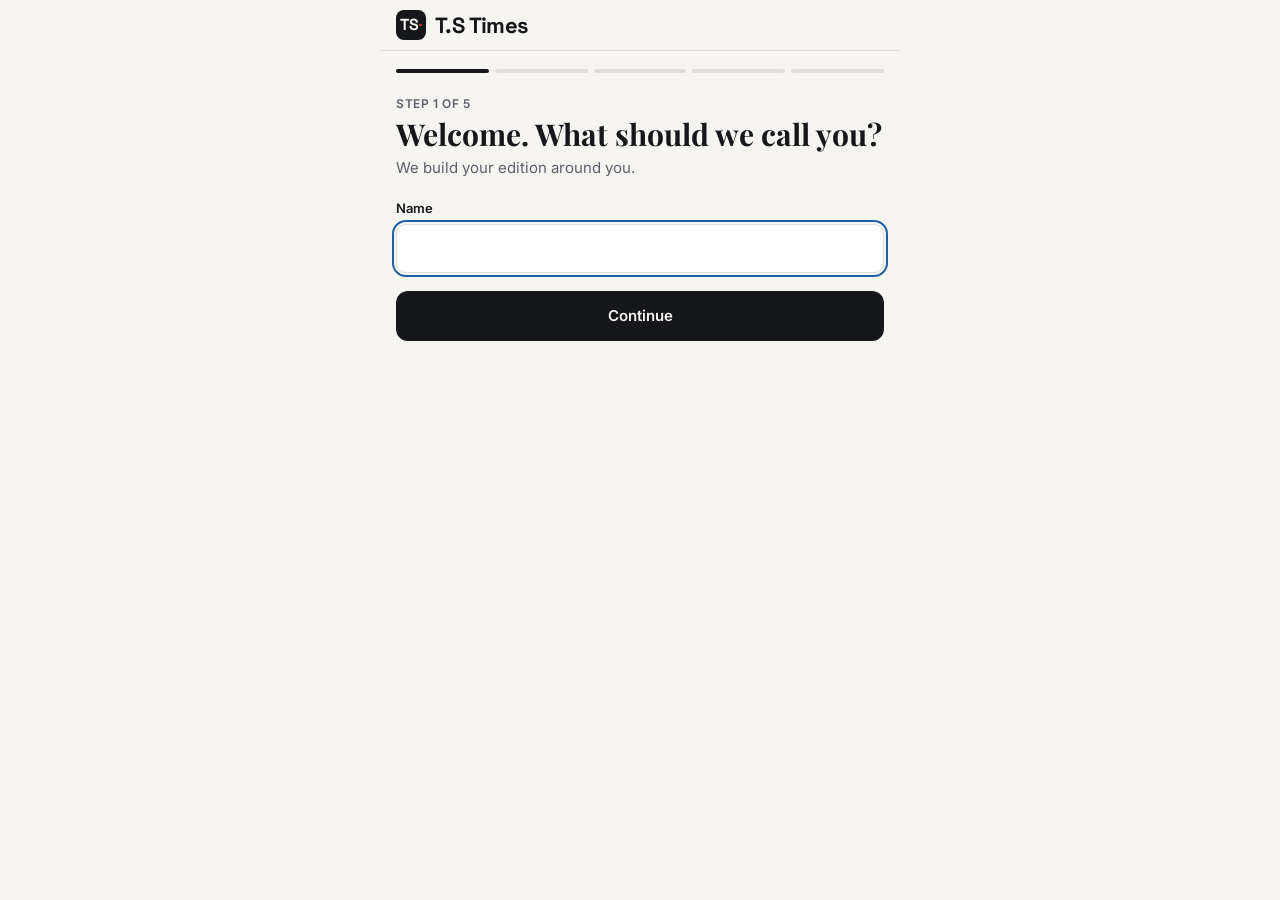
==== index.html @ ab6bedbc "Add files via upload" ====
<!doctype html><html lang="en"><head><meta charset="utf-8"><meta name="viewport" content="width=device-width,initial-scale=1,viewport-fit=cover"><title>T.S Times</title>

<link rel="preconnect" href="https://fonts.googleapis.com">
<link rel="stylesheet" href="https://fonts.googleapis.com/css2?family=Playfair+Display:wght@700;900&family=Source+Serif+4:ital,wght@0,400;0,600;1,400&family=Inter:wght@400;500;600&family=Space+Grotesk:wght@700&display=swap">
<style>
/* Layout: phone-first shell. Sign-up is a one-question-per-screen wizard; after it, a bottom-tab app. Cards are full-height snap cards with illustrated artwork, ending on a "caught up" card. */
:root{
  --bg:#F5F4F0; --surface:#FFFFFF; --ink:#15171B; --muted:#5B606A; --line:#DEDCD5; --soft:#ECEAE4;
  --biz:#1E7F5C; --sport:#1F5FA8; --ent:#B5365F; --tech:#5B4BB5; --life:#97660F; --pol:#3B4A5A; --edu:#0F7C8A; --sci:#5A7D1F; --red:#C8372D;
  --ok:#17663F; --warn:#8A5A00; --bad:#A22A2A; --okbg:#DDF0E5; --warnbg:#F8EBCB; --badbg:#F6DCDC; --focus:#1F5FA8;
  --f-head:'Playfair Display',Georgia,serif; --f-body:'Source Serif 4',Georgia,serif; --f-ui:'Inter',system-ui,sans-serif; --f-logo:'Space Grotesk',system-ui,sans-serif;
}
@media (prefers-color-scheme:dark){:root:not([data-theme="light"]){
  --bg:#0E1013; --surface:#181B20; --ink:#F1F0EC; --muted:#A3A8B1; --line:#2B2F36; --soft:#20242A;
  --ok:#7FD6A5; --warn:#F0C569; --bad:#F29B9B; --okbg:#173525; --warnbg:#3A2E10; --badbg:#3E1B1B; --focus:#7DB1F0; color-scheme:dark}}
:root[data-theme="dark"]{
  --bg:#0E1013; --surface:#181B20; --ink:#F1F0EC; --muted:#A3A8B1; --line:#2B2F36; --soft:#20242A;
  --ok:#7FD6A5; --warn:#F0C569; --bad:#F29B9B; --okbg:#173525; --warnbg:#3A2E10; --badbg:#3E1B1B; --focus:#7DB1F0; color-scheme:dark}
*{box-sizing:border-box}
html,body{height:100%}
body{margin:0;background:var(--bg);color:var(--ink);font-family:var(--f-ui);font-size:15px;line-height:1.45}
button,input,select,textarea{font:inherit;color:inherit}
:focus-visible{outline:2px solid var(--focus);outline-offset:2px}
#app{height:100%;max-width:520px;margin:0 auto;display:flex;flex-direction:column;background:var(--bg)}
.top{display:flex;align-items:center;justify-content:space-between;gap:12px;padding-block:10px;padding-left:max(16px,env(safe-area-inset-left,0px));padding-right:max(16px,env(safe-area-inset-right,0px));border-bottom:1px solid var(--line)}
.logo{display:flex;align-items:center;gap:9px;font-family:var(--f-logo);font-weight:700;font-size:22px;line-height:1;letter-spacing:-.6px}
.tile{width:30px;height:30px;border-radius:8px;background:var(--ink);color:var(--bg);display:flex;align-items:center;justify-content:center;font-size:16px;letter-spacing:-.8px}
.tile i{display:inline-block;width:.16em;height:.16em;border-radius:50%;background:var(--red);margin-left:.08em}
.soon{font-size:11px;font-weight:600;color:var(--warn);background:var(--warnbg);border-radius:99px;padding:2px 7px}
.ch[aria-pressed="true"] .soon{background:transparent;color:inherit;opacity:.8}
.pos{font-size:12px;color:var(--muted);font-variant-numeric:tabular-nums}
main{flex:1;min-height:0;position:relative}
.view{position:absolute;inset:0;overflow-y:auto}
.pad{padding-block:18px 28px;padding-left:max(16px,env(safe-area-inset-left,0px));padding-right:max(16px,env(safe-area-inset-right,0px))}
nav{display:grid;grid-template-columns:repeat(3,1fr);border-top:1px solid var(--line);background:var(--surface);padding-bottom:env(safe-area-inset-bottom,0px)}
nav[hidden]{display:none}
nav button{background:none;border:0;padding:10px 4px 9px;display:flex;flex-direction:column;align-items:center;gap:3px;font-size:12px;color:var(--muted);cursor:pointer;font-weight:500}
nav button svg{width:22px;height:22px}
nav button[aria-selected="true"]{color:var(--ink)}
nav button[aria-selected="true"] span{border-bottom:2px solid var(--ink)}
/* cards */
.deck{scroll-snap-type:y proximity}
.card{min-height:100%;scroll-snap-align:start;padding-block:14px 18px;padding-left:max(16px,env(safe-area-inset-left,0px));padding-right:max(16px,env(safe-area-inset-right,0px));display:flex}
.cardin{background:var(--surface);border:1px solid var(--line);border-radius:16px;overflow:hidden;display:flex;flex-direction:column;width:100%}
.art{height:200px;position:relative;flex:none;color:#fff;background:linear-gradient(150deg,var(--c),color-mix(in srgb,var(--c) 55%,#000))}
.art svg.bg{position:absolute;inset:0;width:100%;height:100%}
.art img{position:absolute;inset:0;width:100%;height:100%;object-fit:cover}
.art::after{content:"";position:absolute;inset:0;background:linear-gradient(to top,rgba(0,0,0,.62),rgba(0,0,0,0) 62%)}
.tagrow{position:absolute;z-index:1;left:14px;bottom:12px;right:14px;display:flex;align-items:center;gap:8px;font-size:11px;font-weight:600;letter-spacing:.9px;text-transform:uppercase}
.tagrow svg{width:18px;height:18px;flex:none}
.credit{position:absolute;z-index:1;right:10px;top:8px;font-size:10px;opacity:.8}
.cbody{padding:16px 16px 18px;display:flex;flex-direction:column;gap:12px;flex:1}
.cbody h2{font-family:var(--f-head);font-weight:900;font-size:25px;line-height:1.12;margin:0;text-wrap:balance}
.cbody .sub{font-style:italic;color:var(--muted);font-family:var(--f-body);margin:-4px 0 0}
.cbody p{font-family:var(--f-body);font-size:17px;line-height:1.5;margin:0}
.full p{margin:0 0 10px}
.meta{display:flex;flex-wrap:wrap;align-items:center;gap:8px;font-size:12px;color:var(--muted)}
.chip{display:inline-flex;align-items:center;gap:5px;padding:3px 9px;border-radius:99px;font-weight:600;font-size:11.5px}
.chip.multi{background:var(--okbg);color:var(--ok)}.chip.single{background:var(--warnbg);color:var(--warn)}.chip.data{background:var(--soft);color:var(--muted)}
.why{border-left:3px solid var(--c);background:var(--soft);padding:9px 12px;border-radius:0 8px 8px 0;font-family:var(--f-body);font-style:italic;font-size:15.5px}
.why b{display:block;font-family:var(--f-ui);font-style:normal;font-size:10.5px;letter-spacing:.9px;text-transform:uppercase;color:var(--muted);margin-bottom:2px}
.more{margin-top:auto;background:none;border:1px solid var(--line);border-radius:10px;padding:11px 14px;font-weight:600;cursor:pointer;display:flex;justify-content:space-between;align-items:center}
.more:hover{background:var(--soft)}
.edu{font-size:12px;color:var(--muted)}
.end{align-items:center;text-align:center}
.end .cardin{padding:36px 24px;align-items:center;gap:14px}
.end h2{font-family:var(--f-head);font-size:28px;margin:0}
.end p{color:var(--muted);margin:0;max-width:34ch}
.tick{width:54px;height:54px;border-radius:50%;background:var(--okbg);color:var(--ok);display:grid;place-items:center}
.meta a{color:inherit;text-decoration:underline}
.sug{margin-left:auto;font-size:11px;font-weight:600;background:rgba(255,255,255,.22);border-radius:99px;padding:2px 8px}
.quiet{font-size:13px;background:var(--soft);padding:10px 12px;border-radius:10px;width:100%;text-align:left}
/* wizard + forms */
h1{font-family:var(--f-head);font-size:30px;line-height:1.1;margin:0 0 6px;text-wrap:balance}
.lede{color:var(--muted);margin:0 0 20px;max-width:46ch}
.prog{display:flex;gap:6px;margin-bottom:22px}
.prog i{flex:1;height:4px;border-radius:4px;background:var(--line)}
.prog i.on{background:var(--ink)}
.stepno{font-size:12px;color:var(--muted);margin-bottom:6px;font-weight:600;letter-spacing:.6px;text-transform:uppercase}
.fld{display:flex;flex-direction:column;gap:6px;margin-bottom:18px}
label,.lab{font-weight:600;font-size:13px}
.hint{font-size:12.5px;color:var(--muted);font-weight:400}
input[type=text],input[type=number],input[type=email],textarea{background:var(--surface);border:1px solid var(--line);border-radius:10px;padding:12px;width:100%;font-size:16px}
textarea{min-height:64px;resize:vertical}
.chips{display:flex;flex-wrap:wrap;gap:8px}
.ch{border:1px solid var(--line);background:var(--surface);border-radius:99px;padding:8px 14px;cursor:pointer;font-weight:500;display:inline-flex;align-items:center;gap:7px}
.ch[aria-pressed="true"]{background:var(--ink);color:var(--bg);border-color:var(--ink)}
.seg{display:grid;grid-template-columns:1fr 1fr;gap:8px}
.seg .ch{justify-content:center;border-radius:10px}
.btn{background:var(--ink);color:var(--bg);border:0;border-radius:12px;padding:14px 18px;font-weight:600;width:100%;cursor:pointer}
.btn.ghost{background:none;color:var(--ink);border:1px solid var(--line)}
.btn.danger{background:none;color:var(--bad);border:1px solid var(--line)}
.nav2{display:grid;grid-template-columns:1fr 2fr;gap:10px;margin-top:8px}
.nav2.one{grid-template-columns:1fr}
.note{font-size:13px;padding:10px 12px;border-radius:10px;background:var(--warnbg);color:var(--warn);margin-bottom:16px}
.note.good{background:var(--okbg);color:var(--ok)}.note.bad{background:var(--badbg);color:var(--bad)}
.chk{display:flex;gap:10px;align-items:flex-start;margin-bottom:14px;font-size:14px;font-weight:400}
.chk input{width:20px;height:20px;margin-top:1px;flex:none;accent-color:var(--ink)}
.head{border:1px solid var(--line);border-radius:14px;background:var(--surface);margin-bottom:10px;overflow:hidden}
.head summary{list-style:none;cursor:pointer;display:flex;align-items:center;gap:10px;padding:13px 14px;font-weight:600}
.head summary::-webkit-details-marker{display:none}
.head .dot{width:12px;height:12px;border-radius:4px;background:var(--c);flex:none}
.head .cnt{margin-left:auto;font-size:12px;color:var(--muted);font-weight:500}
.head .chev{transition:transform .15s}
.head[open] .chev{transform:rotate(180deg)}
.head .chips{padding:0 14px 14px}
.head .civ{padding:0 14px 12px;font-size:12px;color:var(--muted)}
.sum{background:var(--surface);border:1px solid var(--line);border-radius:12px;padding:14px;margin-bottom:14px;font-size:14px}
.sum div+div{margin-top:6px}
.pg{display:grid;grid-template-columns:44px 1fr;gap:12px;padding:12px 0;border-top:1px solid var(--line)}
.pg i{font-style:normal;font-family:var(--f-head);font-weight:900;font-size:22px;color:var(--muted)}
.pg b{display:block}
@media (prefers-reduced-motion:reduce){*{scroll-behavior:auto!important;transition:none!important}}
</style></head><body>

<div id="app">
  <header class="top"><div class="logo"><span class="tile" aria-hidden="true">TS<i></i></span><span>T.S Times</span></div><div class="pos" id="pos" aria-live="polite"></div></header>
  <main>
    <section class="view deck" id="v-cards" aria-label="Cards" hidden></section>
    <section class="view" id="v-paper" aria-label="Paper" hidden></section>
    <section class="view" id="v-profile" aria-label="Profile"></section>
  </main>
  <nav role="tablist" aria-label="Sections" id="nav" hidden>
    <button role="tab" id="t-cards" aria-selected="true" data-v="cards"><svg viewBox="0 0 24 24" fill="none" stroke="currentColor" stroke-width="1.8" stroke-linecap="round" stroke-linejoin="round"><rect x="5" y="3" width="14" height="18" rx="3"/><path d="M9 8h6M9 12h6"/></svg><span>Cards</span></button>
    <button role="tab" id="t-paper" aria-selected="false" data-v="paper"><svg viewBox="0 0 24 24" fill="none" stroke="currentColor" stroke-width="1.8" stroke-linecap="round" stroke-linejoin="round"><path d="M5 4h11l3 3v13H5z"/><path d="M8 9h8M8 13h8M8 17h5"/></svg><span>Paper</span></button>
    <button role="tab" id="t-profile" aria-selected="false" data-v="profile"><svg viewBox="0 0 24 24" fill="none" stroke="currentColor" stroke-width="1.8" stroke-linecap="round" stroke-linejoin="round"><circle cx="12" cy="8" r="4"/><path d="M4 21c1-4 4-6 8-6s7 2 8 6"/></svg><span>Profile</span></button>
  </nav>
</div>

<script>
let STORIES=[
 {
  "id": "s1",
  "topic": "stocks",
  "kicker": "Stocks · Markets",
  "headline": "Sensex jumps about 1,100 points, Nifty tops 25,300 as markets reopen",
  "sub": "All 30 Sensex stocks opened higher after the Diwali break; Monday’s close was 81,106.65",
  "card": "Business Standard’s live blog reported the Sensex up about 1,100 points and the Nifty above 25,300 in morning trade on Wednesday, with market capitalisation higher by ₹4.01 trillion. Zeebiz said all 30 Sensex stocks opened in the green. These are intraday figures, not the close. GIFT Nifty had pointed to a strong start.",
  "full": [
   "Business Standard’s live blog reported the Sensex up about 1,100 points and the Nifty above 25,300 in morning trade on Wednesday, with market capitalisation higher by ₹4.01 trillion. Zeebiz said all 30 Sensex stocks opened in the green. These are intraday figures, not the close.",
   "GIFT Nifty had pointed to a strong start. On Tuesday it was up about 1.2% as Brent crude slipped below $100 a barrel on hopes of US–Iran talks, the Assam Tribune reported (single source for the cause).",
   "On Monday the Sensex had risen 107.25 points (0.13%) to 81,106.65 and the Nifty 50 by 58.25 points to 25,044.65, both the highest closes since 27 February, HDFC Sky reported. Religare’s Ajit Mishra had flagged 25,200–25,600 as the next zone."
  ],
  "source": "Business Standard and Zeebiz (11 Nov 2026, live); Assam Tribune (10 Nov); HDFC Sky (9 Nov)",
  "label": "multi",
  "why": "A gap-up of about 1.4% after a holiday shows how quickly crude and geopolitics move Indian shares."
 },
 {
  "id": "s2",
  "topic": "stocks",
  "kicker": "Stocks · Flows",
  "headline": "Foreign investors return, buying ₹38,971 crore in November",
  "sub": "Ends a two-month selling streak",
  "card": "Foreign institutional investors bought ₹13,749.82 crore of Indian shares on 6 November (provisional) and have put in ₹38,971 crore so far this month, according to NSDL data cited by Upstox. HDFC Sky says foreign buying of over $4.1 billion is the strongest monthly inflow since September 2024.",
  "full": [
   "Foreign institutional investors bought ₹13,749.82 crore of Indian shares on 6 November (provisional) and have put in ₹38,971 crore so far this month, according to NSDL data cited by Upstox. HDFC Sky says foreign buying of over $4.1 billion is the strongest monthly inflow since September 2024.",
   "Brent crude eased as fears of a wider Iran conflict receded, which also helps India’s import bill."
  ],
  "source": "Upstox (8 Nov 2026); HDFC Sky (9 Nov 2026)",
  "label": "multi",
  "why": "Foreign money has driven the rally, so any reversal would show up quickly in prices."
 },
 {
  "id": "s3",
  "topic": "stocks",
  "kicker": "Stocks · Sectors",
  "headline": "PSU banks jump 3.7% while IT slips 1.2%",
  "sub": "SBI, Trent and NTPC lead; Tata Steel and HCLTech lag",
  "card": "Nifty PSU Bank rose 3.7%, Nifty Pharma 1.6% and Bank Nifty 1.51%. SBI gained 2.56%, Trent 2.02% and NTPC 1.87% among Nifty 50 stocks. Tata Steel fell 2.81%, HCLTech 2.43%, UltraTech Cement 1.79% and Infosys 1.49%. More shares fell than rose on the NSE (2,316 to 1,922).",
  "full": [
   "Nifty PSU Bank rose 3.7%, Nifty Pharma 1.6% and Bank Nifty 1.51%. SBI gained 2.56%, Trent 2.02% and NTPC 1.87% among Nifty 50 stocks. Tata Steel fell 2.81%, HCLTech 2.43%, UltraTech Cement 1.79% and Infosys 1.49%. More shares fell than rose on the NSE (2,316 to 1,922)."
  ],
  "source": "HDFC Sky and Business Standard (9 Nov 2026)",
  "label": "multi",
  "why": "A rising index can hide a weak majority of stocks, as it did on Monday."
 },
 {
  "id": "s4",
  "topic": "ipos",
  "kicker": "IPOs · This week",
  "headline": "No mainboard IPO is open; Antala Industries lists today",
  "sub": "SME issue priced at ₹66, subscribed 12.2 times",
  "card": "Investorgain’s IPO dashboard shows no mainboard issue currently open; its latest entries closed on 2 November. Antala Industries, a Gujarat-based manufacturer, lists on the BSE SME platform on 11 November. Grey-market signals point to a flat listing at ₹66 (single source).",
  "full": [
   "Investorgain’s IPO dashboard shows no mainboard issue currently open; its latest entries closed on 2 November. Antala Industries, a Gujarat-based manufacturer, lists on the BSE SME platform on 11 November. Grey-market signals point to a flat listing at ₹66 (single source)."
  ],
  "source": "Investorgain (10 Nov 2026); Whalesbook (single source, not independently confirmed)",
  "label": "single",
  "why": "SME listings are riskier and less liquid than mainboard ones."
 },
 {
  "id": "s5",
  "topic": "ipos",
  "kicker": "IPOs · Listings",
  "headline": "Jio Platforms lists at ₹1,358, a 21% premium",
  "sub": "Against a ₹1,119 issue price on 28 October",
  "card": "Jio Platforms debuted on the NSE and BSE at ₹1,358, 21.36% above its issue price, according to HDFC Sky, 5paisa and Kotak Neo.",
  "full": [
   "Jio Platforms debuted on the NSE and BSE at ₹1,358, 21.36% above its issue price, according to HDFC Sky, 5paisa and Kotak Neo."
  ],
  "source": "HDFC Sky; 5paisa; Kotak Neo (28 Oct 2026)",
  "label": "multi",
  "why": "A listing gain is a one-day result, not a forecast of future returns."
 },
 {
  "id": "s6",
  "topic": "ipos",
  "kicker": "IPOs · Listings",
  "headline": "Tonbo Imaging and BLS Polymers list about 65% higher",
  "sub": "Both beat their issue prices",
  "card": "Tonbo Imaging listed at ₹1,160 on the NSE against a ₹700 issue price, a 65.71% premium, according to Groww and 5paisa. BLS Polymers listed at ₹248 against ₹150, a 65.33% premium, after being subscribed 241 times.",
  "full": [
   "Tonbo Imaging listed at ₹1,160 on the NSE against a ₹700 issue price, a 65.71% premium, according to Groww and 5paisa. BLS Polymers listed at ₹248 against ₹150, a 65.33% premium, after being subscribed 241 times."
  ],
  "source": "Groww; 5paisa; Angel One; Inc42",
  "label": "multi",
  "why": "The strongest debuts came from heavily subscribed issues."
 },
 {
  "id": "s7",
  "topic": "movies",
  "kicker": "Box office · Hindi",
  "headline": "Ramayana earns ₹94.10 crore on Tuesday; India net passes ₹440 crore",
  "sub": "Down 12.5% from Monday’s record ₹107.50 crore",
  "card": "Sacnilk figures reported by the Free Press Journal put Ramayana: Part One at ₹94.10 crore net on Tuesday, of which Hindi was ₹76 crore. India net is now ₹440.45 crore, which matches Monday’s ₹346.35 crore plus Tuesday. The paper puts worldwide gross at ₹823.50 crore but does not attribute the overseas and worldwide numbers.",
  "full": [
   "Sacnilk figures reported by the Free Press Journal put Ramayana: Part One at ₹94.10 crore net on Tuesday, of which Hindi was ₹76 crore. India net is now ₹440.45 crore, which matches Monday’s ₹346.35 crore plus Tuesday. The paper puts worldwide gross at ₹823.50 crore but does not attribute the overseas and worldwide numbers."
  ],
  "source": "Free Press Journal (11 Nov 2026), citing Sacnilk; Tuesday figures are single-source",
  "label": "single",
  "why": "A 12.5% dip on a working Tuesday after a record Monday is a healthy hold."
 },
 {
  "id": "s8",
  "topic": "ott",
  "kicker": "OTT · Hindi",
  "headline": "Kareena Kapoor’s Daayra and a Student of the Year spin-off stream this week",
  "sub": "Netflix and JioHotstar, 13 November",
  "card": "Daayra, a crime drama starring Kareena Kapoor and Prithviraj Sukumaran, arrives on Netflix on Friday. Student of the Year: After Dark, a thriller series with Shanaya Kapoor in her OTT debut, streams on JioHotstar the same day.",
  "full": [
   "Daayra, a crime drama starring Kareena Kapoor and Prithviraj Sukumaran, arrives on Netflix on Friday. Student of the Year: After Dark, a thriller series with Shanaya Kapoor in her OTT debut, streams on JioHotstar the same day."
  ],
  "source": "The Daily Jagran (9 Nov 2026)",
  "label": "single",
  "why": "Both are Friday releases, so plan your weekend watching."
 },
 {
  "id": "s9",
  "topic": "movies",
  "kicker": "Box office · South",
  "headline": "Ramayana’s Tuesday: Kannada ₹7.75 crore, Telugu ₹4 crore, Tamil ₹3.60 crore",
  "sub": "Malayalam adds ₹2.75 crore; Hindi leads with ₹76 crore",
  "card": "The four southern versions together earned about ₹18 crore net on Tuesday, down from about ₹20 crore on Monday. Kannada held up best of the four. The film releases in Hong Kong on 12 November.",
  "full": [
   "The four southern versions together earned about ₹18 crore net on Tuesday, down from about ₹20 crore on Monday. Kannada held up best of the four. The film releases in Hong Kong on 12 November."
  ],
  "source": "Free Press Journal (11 Nov 2026), citing Sacnilk (single source)",
  "label": "single",
  "why": "Kannada is the strongest southern version, ahead of Telugu."
 },
 {
  "id": "s10",
  "topic": "ott",
  "kicker": "OTT · South",
  "headline": "Jailer 2 reaches Prime Video on 12 November",
  "sub": "Rajinikanth returns; Dileep’s Bandra on ZEE5 the next day",
  "card": "Jailer 2, directed by Nelson Dilipkumar, has Rajinikanth back as Tiger Muthuvel Pandian and is due on Prime Video on Thursday. Bandra, a Malayalam action drama with Dileep and Tamannaah Bhatia, streams on ZEE5 on 13 November.",
  "full": [
   "Jailer 2, directed by Nelson Dilipkumar, has Rajinikanth back as Tiger Muthuvel Pandian and is due on Prime Video on Thursday. Bandra, a Malayalam action drama with Dileep and Tamannaah Bhatia, streams on ZEE5 on 13 November."
  ],
  "source": "The Daily Jagran (9 Nov 2026); Andhravilas.net",
  "label": "multi",
  "why": "Rajinikanth’s sequel is the biggest southern streaming release this week."
 },
 {
  "id": "s11",
  "topic": "movies",
  "kicker": "Box office · US",
  "headline": "Godzilla Minus Zero opens at number one with $31.6 million",
  "sub": "The Cat in the Hat second at $20.5 million",
  "card": "The Numbers’ weekend chart shows Godzilla Minus Zero earning $31.61 million from 3,254 theatres, ahead of The Cat in the Hat ($20.5 million) and Drummer Boy ($9.31 million). Ramayana, listed as Ramayana: Rise of a Legend, was fifth with $8.65 million from 1,433 theatres.",
  "full": [
   "The Numbers’ weekend chart shows Godzilla Minus Zero earning $31.61 million from 3,254 theatres, ahead of The Cat in the Hat ($20.5 million) and Drummer Boy ($9.31 million). Ramayana, listed as Ramayana: Rise of a Legend, was fifth with $8.65 million from 1,433 theatres."
  ],
  "source": "The Numbers (9 Nov 2026), single source, not independently confirmed",
  "label": "single",
  "why": "Ramayana’s US opening put an Indian film in the top five."
 },
 {
  "id": "s12",
  "topic": "ott",
  "kicker": "OTT · International",
  "headline": "The Rings of Power returns for season 3 on 11 November",
  "sub": "Netflix adds Alicia’s Law and Christmas Switch",
  "card": "The Lord of the Rings: The Rings of Power, season 3, arrives on Prime Video on Wednesday, with the rise of Sauron in the Second Age. On Netflix, the Mexican drama Alicia’s Law streams on 11 November and the festive comedy-drama Christmas Switch on 12 November.",
  "full": [
   "The Lord of the Rings: The Rings of Power, season 3, arrives on Prime Video on Wednesday, with the rise of Sauron in the Second Age. On Netflix, the Mexican drama Alicia’s Law streams on 11 November and the festive comedy-drama Christmas Switch on 12 November."
  ],
  "source": "The Daily Jagran (9 Nov 2026)",
  "label": "single",
  "why": "Dates can differ by region, so check your app."
 },
 {
  "id": "s13",
  "topic": "cricket",
  "kicker": "Cricket · India in New Zealand",
  "headline": "3rd ODI washed out; India lead 2–0",
  "sub": "The 4th ODI is on Friday at Tauranga",
  "card": "Rain at Hamilton stopped the third ODI from starting, and it was called off at 11:15 am IST, Outlook India reported. India lead the five-match series 2–0 and cannot lose it. The fourth ODI is scheduled for Friday 13 November at Bay Oval, Tauranga, at 7:30 am IST (schedule on one site).",
  "full": [
   "Rain at Hamilton stopped the third ODI from starting, and it was called off at 11:15 am IST, Outlook India reported. India lead the five-match series 2–0 and cannot lose it. The fourth ODI is scheduled for Friday 13 November at Bay Oval, Tauranga, at 7:30 am IST (schedule on one site)."
  ],
  "source": "Outlook India, Cricinfo (10 Nov 2026)",
  "label": "multi",
  "why": "One more win seals the series."
 },
 {
  "id": "s14",
  "topic": "football",
  "kicker": "Football · Premier League",
  "headline": "Man United fight back to draw 4–4 with Villa",
  "sub": "Arsenal stay top on 27 points",
  "card": "Villa led 4–2 before Joshua Zirkzee scored in stoppage time and Patrick Dorgu headed a late equaliser. United are 18th on 8 points. Brighton beat Brentford 2–0 to go second, and Liverpool won 3–1 at Palace.",
  "full": [
   "Villa led 4–2 before Joshua Zirkzee scored in stoppage time and Patrick Dorgu headed a late equaliser. United are 18th on 8 points. Brighton beat Brentford 2–0 to go second, and Liverpool won 3–1 at Palace."
  ],
  "source": "Reuters via The Star (9 Nov 2026)",
  "label": "single",
  "why": "Only 2 points separate 16th and 20th."
 },
 {
  "id": "s15",
  "topic": "football",
  "kicker": "Football · La Liga",
  "headline": "Barcelona win at Atlético; Real beat Valencia",
  "sub": "Both leagues pause for the international break",
  "card": "Barcelona won 2–1 at Atlético Madrid and Real Madrid won 3–0 at Valencia. La Liga returns on 20–22 November, the Premier League on 21–23 November.",
  "full": [
   "Barcelona won 2–1 at Atlético Madrid and Real Madrid won 3–0 at Valencia. La Liga returns on 20–22 November, the Premier League on 21–23 November."
  ],
  "source": "SportRadar (7–9 Nov 2026)",
  "label": "single",
  "why": "Liverpool v Manchester United is on 22 November."
 },
 {
  "id": "s16",
  "topic": "nba",
  "kicker": "NBA · Results",
  "headline": "Knicks rout Bucks 117–85; Celtics win at 76ers",
  "sub": "Suns beat Clippers 133–110 this morning",
  "card": "New York beat Milwaukee 117–85, Boston won 123–101 at Philadelphia and Phoenix beat the Clippers 133–110, all in Wednesday’s early games. On Tuesday Golden State beat New Orleans 138–87 and San Antonio beat Phoenix 122–96.",
  "full": [
   "New York beat Milwaukee 117–85, Boston won 123–101 at Philadelphia and Phoenix beat the Clippers 133–110, all in Wednesday’s early games. On Tuesday Golden State beat New Orleans 138–87 and San Antonio beat Phoenix 122–96."
  ],
  "source": "SportRadar NBA data (10–11 Nov 2026, IST)",
  "label": "single",
  "why": "Three of this morning’s results were won by more than 20 points."
 },
 {
  "id": "s17",
  "topic": "nba",
  "kicker": "NBA · Thursday",
  "headline": "Knicks host Cavaliers; Lakers visit Bucks",
  "sub": "Tip-off times in IST, Thursday 12 November",
  "card": "Knicks v Cavaliers and Raptors v Celtics tip off at 5:30 am, Lakers at Bucks and Spurs at Bulls at 6:30 am, and Rockets v Warriors at 8:00 am.",
  "full": [
   "Knicks v Cavaliers and Raptors v Celtics tip off at 5:30 am, Lakers at Bucks and Spurs at Bulls at 6:30 am, and Rockets v Warriors at 8:00 am."
  ],
  "source": "SportRadar NBA schedule",
  "label": "single",
  "why": "These are early-morning games in India."
 }
];

let EDITION={date:'Wednesday, 11 November 2026',stamp:'Updated 5:45 pm IST',sample:true};
/* Main heads, each with narrow sub-interests. Readers can ask for more under "Anything else". */
const HEADS=[
 {id:'biz',name:'Business & Markets',c:'var(--biz)',subs:[
  {id:'stocks',name:'Stocks & Markets',kw:/stock|share|nifty|sensex|market|invest|mutual/i,edu:1},
  {id:'ipos',name:'IPOs',kw:/ipo|listing|listings/i,edu:1},
  {id:'economy',name:'Economy',kw:/economy|gdp|inflation|trade|export/i,wip:1},
  {id:'finance',name:'Personal Finance & Banking',kw:/personal finance|bank|loan|tax|insurance|savings/i,wip:1},
  {id:'startups',name:'Startups',kw:/startup|funding|founder|unicorn/i,wip:1},
  {id:'gold',name:'Gold',kw:/gold|silver|bullion/i,wip:1}]},
 {id:'sport',name:'Sports',c:'var(--sport)',subs:[
  {id:'cricket',name:'Cricket',kw:/cricket|ipl|odi|t20|test match|bcci/i},
  {id:'football',name:'Football',kw:/football|soccer|premier league|la liga|champions league|messi|ronaldo|isl/i},
  {id:'nba',name:'NBA',kw:/nba|basketball/i},
  {id:'tennis',name:'Tennis',kw:/tennis|wimbledon|grand slam|atp|wta/i,wip:1},
  {id:'f1',name:'Formula 1',kw:/\bf1\b|formula ?1|grand prix/i,wip:1},
  {id:'hockey',name:'Hockey',kw:/hockey/i,wip:1},
  {id:'badminton',name:'Badminton',kw:/badminton|bwf/i,wip:1},
  {id:'olympics',name:'Olympics',kw:/olympic|athletics|asian games/i,wip:1},
  {id:'kabaddi',name:'Kabaddi',kw:/kabaddi|pkl/i,wip:1}]},
 {id:'ent',name:'Entertainment',c:'var(--ent)',subs:[
  {id:'movies',name:'Movies',kw:/movie|film|bollywood|tollywood|box office|cinema/i},
  {id:'ott',name:'OTT & Series',kw:/ott|netflix|prime|series|hotstar|web ?series|stream/i},
  {id:'music',name:'Music',kw:/music|album|concert|song/i,wip:1},
  {id:'tv',name:'Television',kw:/\btv\b|television|reality show/i,wip:1},
  {id:'gaming',name:'Gaming',kw:/gaming|game|esports|playstation|xbox/i,wip:1}]},
 {id:'tech',name:'Tech & AI',c:'var(--tech)',subs:[
  {id:'ai',name:'AI',kw:/\bai\b|artificial|chatbot|llm/i,wip:1},
  {id:'gadgets',name:'Gadgets & Apps',kw:/gadget|smartphone|phone|app\b|apps|chip|software/i,wip:1},
  {id:'cyber',name:'Cybersecurity',kw:/cyber|hack|privacy|data breach/i,wip:1},
  {id:'space',name:'Space',kw:/space|isro|nasa|rocket|satellite/i,wip:1}]},
 {id:'life',name:'Lifestyle',c:'var(--life)',subs:[
  {id:'fashion',name:'Fashion & Brands',kw:/fashion|brand|style|sneaker|retail/i,wip:1},
  {id:'food',name:'Food',kw:/food|recipe|restaurant|cafe/i,wip:1},
  {id:'travel',name:'Travel',kw:/travel|trip|tourism|destination/i,wip:1},
  {id:'fitness',name:'Fitness',kw:/fitness|gym|workout|running/i,wip:1}]},
 {id:'edu',name:'Education & Careers',c:'var(--edu)',subs:[
  {id:'exams',name:'Exams & Results',kw:/exam|result|ca |cuet|neet|jee|upsc/i,wip:1},
  {id:'careers',name:'Jobs & Careers',kw:/job|career|intern|hiring|placement/i,wip:1}]},
 {id:'sci',name:'Science & Environment',c:'var(--sci)',subs:[
  {id:'science',name:'Science',kw:/science|research|discovery/i,wip:1},
  {id:'climate',name:'Climate & Environment',kw:/climate|environment|pollution|weather/i,wip:1}]},
 {id:'pol',name:'Politics & Policy',c:'var(--pol)',civ:1,subs:[
  {id:'policy',name:'Policy & Government',kw:/policy|govt|government|budget|rbi|sebi|law/i,wip:1},
  {id:'elections',name:'Elections',kw:/election|poll|parliament|vote/i,wip:1},
  {id:'world',name:'World Affairs',kw:/world|foreign|international|diplomacy/i,wip:1},
  {id:'courts',name:'Courts & Law',kw:/court|supreme court|judgment|verdict/i,wip:1}]}
];
const SUB={},HEAD={};HEADS.forEach(h=>h.subs.forEach(s=>{SUB[s.id]=s;HEAD[s.id]=h}));
const BLOCK=/\b(bet|betting|gambl\w*|casino|fantasy|dream ?11|poker|lottery|satta|alcohol|liquor|beer|vodka|whisk\w*|wine|drugs?|weed|cannabis|vape|porn\w*|adult|nsfw|murder|rape|suicide|crime|gore|violence|weapons?|guns?|terror\w*|dating)\b/i;

/* Original artwork: one illustrated motif per sub-interest, on the head's colour. */
const W='fill="#fff" fill-opacity=".18"', S='fill="none" stroke="#fff" stroke-opacity=".3" stroke-width="3" stroke-linecap="round" stroke-linejoin="round"';
const MOTIF={
 stocks:'<g '+S+'><path d="M20 170 L90 120 L150 140 L230 70 L300 96 L400 20 L500 44"/></g><g '+W+'><rect x="52" y="110" width="18" height="70"/><rect x="112" y="96" width="18" height="84"/><rect x="172" y="120" width="18" height="60"/><rect x="232" y="70" width="18" height="110"/><rect x="292" y="84" width="18" height="96"/><rect x="352" y="48" width="18" height="132"/></g>',
 ipos:'<g '+W+'><path d="M300 150a60 60 0 0 1 120 0z"/><rect x="350" y="150" width="20" height="26" rx="4"/></g><g '+S+'><path d="M300 150a60 60 0 0 1 120 0z"/><path d="M60 170 L120 130 L180 148 L250 90"/></g>',
 startups:'<g '+W+'><path d="M360 24c40 20 56 70 32 118l-32 22-32-22c-24-48-8-98 32-118z"/></g><g '+S+'><circle cx="360" cy="78" r="16"/><path d="M328 142l-30 30M392 142l30 30M360 164v26"/></g>',
 gold:'<g '+W+'><path d="M120 170l30-52h130l30 52z"/><path d="M230 118l24-42h100l24 42z"/></g><g '+S+'><path d="M120 170l30-52h130l30 52zM230 118l24-42h100l24 42z"/></g>',
 cricket:'<g '+W+'><rect x="330" y="24" width="14" height="120" rx="3"/><rect x="354" y="24" width="14" height="120" rx="3"/><rect x="378" y="24" width="14" height="120" rx="3"/><circle cx="170" cy="86" r="26"/></g><g '+S+'><path d="M20 170 Q200 40 320 120M300 150h120"/><circle cx="170" cy="86" r="26"/></g>',
 football:'<g '+S+'><path d="M0 100h520"/><circle cx="260" cy="100" r="52"/><rect x="-6" y="48" width="70" height="104"/><rect x="456" y="48" width="70" height="104"/></g><g '+W+'><circle cx="400" cy="60" r="30"/></g><path d="M400 44l16 12-6 18h-20l-6-18z" fill="#fff" fill-opacity=".3"/>',
 nba:'<g '+S+'><circle cx="190" cy="104" r="62"/><path d="M128 104h124M190 42v124M146 62c28 26 28 62 0 84M234 62c-28 26-28 62 0 84"/><path d="M360 40h90v50h-90zM384 90v18h42V90M372 108l8 40M438 108l-8 40"/></g><g '+W+'><circle cx="190" cy="104" r="62"/></g>',
 kabaddi:'<g '+S+'><path d="M40 170h440M260 20v150"/><circle cx="170" cy="96" r="26"/><circle cx="350" cy="96" r="26"/></g>',
 movies:'<g '+W+'><rect x="40" y="30" width="440" height="22"/><rect x="40" y="148" width="440" height="22"/><circle cx="400" cy="100" r="46"/></g><g '+S+'><circle cx="400" cy="100" r="46"/><circle cx="400" cy="100" r="18"/><path d="M60 100h200"/></g>',
 ott:'<g '+W+'><rect x="70" y="40" width="250" height="150" rx="14"/><path d="M360 80l70 40-70 40z"/></g><g '+S+'><rect x="70" y="40" width="250" height="150" rx="14"/><path d="M360 80l70 40-70 40z"/><path d="M130 200h130"/></g>',
 ai:'<g '+S+'><circle cx="150" cy="100" r="14"/><circle cx="260" cy="50" r="14"/><circle cx="260" cy="150" r="14"/><circle cx="380" cy="100" r="14"/><path d="M162 94L248 56M162 106l86 38M274 56l94 38M274 146l94-38M260 64v72"/></g>',
 gadgets:'<g '+W+'><rect x="300" y="24" width="90" height="160" rx="16"/></g><g '+S+'><rect x="300" y="24" width="90" height="160" rx="16"/><path d="M330 168h30"/><rect x="90" y="70" width="150" height="100" rx="10"/><path d="M120 190h90"/></g>',
 fashion:'<g '+W+'><path d="M300 40l40-16 40 16 40-8 24 50-30 10v84H266V92l-30-10 24-50z"/></g><g '+S+'><path d="M300 40l40-16 40 16 40-8 24 50-30 10v84H266V92l-30-10 24-50z"/></g>',
 policy:'<g '+W+'><path d="M260 30l110 40H150z"/><rect x="170" y="80" width="18" height="80"/><rect x="226" y="80" width="18" height="80"/><rect x="282" y="80" width="18" height="80"/><rect x="338" y="80" width="18" height="80"/><rect x="150" y="164" width="240" height="16"/></g>',
 elections:'<g '+W+'><rect x="170" y="90" width="200" height="90" rx="8"/></g><g '+S+'><rect x="170" y="90" width="200" height="90" rx="8"/><path d="M230 90V60h80v30M250 130h40"/></g>'
};
const ICON={cricket:'<path d="M14 3l5 5-9 9-5-5z"/><circle cx="18" cy="18" r="2.4"/>',football:'<circle cx="12" cy="12" r="9"/><path d="M12 8l3.5 2.5-1.3 4h-4.4l-1.3-4z"/>',nba:'<circle cx="12" cy="12" r="9"/><path d="M3 12h18M12 3v18"/>',
 stocks:'<path d="M3 17l5-6 4 3 7-9"/>',ipos:'<path d="M5 17a7 7 0 0 1 14 0z"/><path d="M12 17v3"/>',movies:'<rect x="3" y="6" width="18" height="13" rx="2"/><path d="M3 10h18"/>',ott:'<rect x="3" y="5" width="18" height="12" rx="2"/><path d="M10 9l5 3-5 3z"/>'};
function artSvg(sub){return '<svg class="bg" viewBox="0 0 520 200" preserveAspectRatio="xMidYMid slice" aria-hidden="true">'+(MOTIF[sub]||'<g fill="none" stroke="rgba(255,255,255,.28)" stroke-width="3"><circle cx="400" cy="70" r="60"/><circle cx="400" cy="70" r="34"/><path d="M40 170 L140 110 L230 150 L330 90"/></g>')+'</svg>'}

const $=s=>document.querySelector(s);
const esc=s=>String(s??'').replace(/[&<>"']/g,c=>({'&':'&amp;','<':'&lt;','>':'&gt;','"':'&quot;',"'":'&#39;'}[c]));
let profile=null, tab='cards', signupMsg='';

/* ---- storage: this browser always; shared store when the viewer is signed in ---- */
function lsGet(){try{return JSON.parse(localStorage.getItem('tst-profile')||'null')}catch(e){return null}}
function lsSet(p){try{if(p)localStorage.setItem('tst-profile',JSON.stringify(p));else localStorage.removeItem('tst-profile')}catch(e){}}
let dbh=null, uid=null;
async function initDb(){
  try{
    const [db,user]=await Promise.all([window.claude.use('db'),window.claude.use('user')]);
    if(!db||!user)return;
    uid=await user.id(); if(!uid)return;
    dbh=db;
    const snap=await Promise.race([db.collection('data/users/'+uid).doc('profile').get(),new Promise(r=>setTimeout(()=>r(null),8000))]);
    if(snap&&snap.exists&&!profile){profile=snap.data();lsSet(profile);route()}
  }catch(e){dbh=null}
}
async function saveEverywhere(p){
  profile=p; lsSet(p); signupMsg='';
  if(!dbh||!uid){return}
  try{
    await dbh.collection('data/users/'+uid).doc('profile').set(p);
    await dbh.collection('signups').doc(uid).set({name:p.name,email:p.email,age:p.age,topics:p.topics,consent:true,guardian:!!p.guardian,pages:p.pages,style:p.style,other:p.other,avoid:p.avoid,ts:Date.now()});
  }catch(e){signupMsg='Your profile is saved on this device, but the sign-up record could not be updated. Try again from the Profile tab.'}
}
async function wipe(){
  try{if(dbh&&uid){await dbh.collection('signups').doc(uid).delete();await dbh.collection('data/users/'+uid).doc('profile').delete()}}catch(e){}
  profile=null; lsSet(null); wiz=null; route();
}

const isMinor=a=>a!=null&&a!==''&&+a<18;
function matchTopics(text){return Object.values(SUB).filter(s=>s.kw.test(text)).map(s=>s.id)}

/* ---- cards ---- */
const FEED_URL='https://raw.githubusercontent.com/test06tarun-jpg/ts-times-news/main/stories.json'; /* set to the stories.json address once the news pipeline is running */
function okForReader(s){return !(s.sensitive&&isMinor(profile.age))}
function visibleStories(){const sel=new Set(profile?.topics||[]);return STORIES.filter(s=>sel.has(s.topic)&&okForReader(s))}
async function loadLive(){
  if(!FEED_URL)return;
  try{
    const ctl=new AbortController(),t=setTimeout(()=>ctl.abort(),8000);
    const r=await fetch(FEED_URL+'?t='+Date.now(),{signal:ctl.signal,cache:'no-store'});clearTimeout(t);
    const d=await r.json(); if(!d.stories||!d.stories.length)return;
    STORIES=d.stories.filter(x=>SUB[x.topic]); EDITION={date:d.date,stamp:d.stamp,sample:false};
    if(profile&&tab==='cards')renderCards();
  }catch(e){/* keep the sample edition if the live file cannot be loaded */}
}
function labelOf(s){return /SportRadar/i.test(s.source)?'data':s.label}
function chip(s){const l=labelOf(s);
  const t={multi:'Two or more sources',single:'Single source',data:'Live data feed'}[l];
  const ic=l==='multi'?'<path d="M5 12l4 4 10-10" fill="none" stroke="currentColor" stroke-width="2.6" stroke-linecap="round"/>':l==='single'?'<circle cx="12" cy="12" r="4" fill="currentColor"/>':'<path d="M4 12h4l3-6 3 12 3-6h3" fill="none" stroke="currentColor" stroke-width="2.4" stroke-linecap="round"/>';
  return '<span class="chip '+l+'"><svg width="13" height="13" viewBox="0 0 24 24">'+ic+'</svg>'+t+'</span>'}
function cardHtml(s,i,sug){
  const extra=(s.full||[]).filter(p=>!s.card.includes(p.trim()));
  const sub=SUB[s.topic]||SUB.stocks, h=HEAD[s.topic]||HEADS[0];
  const edu=isMinor(profile.age)&&sub.edu?'<div class="edu">For learning only. This is not advice to buy or sell.</div>':'';
  const img=s.img?'<img src="'+esc(s.img)+'" alt="" loading="lazy">'+(s.credit?'<span class="credit">'+esc(s.credit)+'</span>':''):'';
  const ic='<svg viewBox="0 0 24 24" fill="none" stroke="currentColor" stroke-width="2" stroke-linecap="round" stroke-linejoin="round">'+(ICON[s.topic]||'<circle cx="12" cy="12" r="8"/><path d="M12 8v4l3 2"/>')+'</svg>';
  return '<article class="card" data-i="'+i+'"><div class="cardin" style="--c:'+h.c+'">'+
   '<div class="art">'+artSvg(s.topic)+img+'<div class="tagrow">'+ic+'<span>'+esc(s.kicker)+'</span>'+(sug?'<span class="sug">Suggested</span>':'')+'</div></div>'+
   '<div class="cbody"><h2>'+esc(s.headline)+'</h2>'+(s.sub?'<p class="sub">'+esc(s.sub)+'</p>':'')+
   '<p>'+esc(s.card)+'</p><div class="meta">'+chip(s)+'<span>'+(s.sources&&s.sources.length?s.sources.map(o=>'<a href="'+esc(o.url)+'" target="_blank" rel="noopener noreferrer">'+esc(o.outlet)+'</a>').join(', ')+' · '+esc((s.source.match(/\(([^)]*)\)$/)||[,''])[1]):esc(s.source))+'</span></div>'+
   (s.why?'<div class="why"><b>Why it matters</b>'+esc(s.why)+'</div>':'')+edu+
   (extra.length?'<div class="full" hidden>'+extra.map(p=>'<p>'+esc(p)+'</p>').join('')+'</div>'+
   '<button class="more" aria-expanded="false"><span>More detail</span><svg width="16" height="16" viewBox="0 0 24 24" fill="none" stroke="currentColor" stroke-width="2.4" stroke-linecap="round"><path d="M6 9l6 6 6-6"/></svg></button>':'')+'</div></div></article>';
}
function renderCards(){
  const v=$('#v-cards'), list=visibleStories(), have=new Set(list.map(s=>s.topic));
  const quiet=(profile.topics||[]).filter(t=>!have.has(t)).map(t=>SUB[t].name);
  const pool=STORIES.filter(x=>!(profile.topics||[]).includes(x.topic)&&okForReader(x)&&(profile.age>=18||!BLOCK.test(x.headline+' '+x.card)));
  const seen=new Set(), sug=[...pool.filter(x=>!seen.has(HEAD[x.topic].id)&&seen.add(HEAD[x.topic].id)),...pool].filter((x,i,a)=>a.indexOf(x)===i).slice(0,4);
  let h=list.map((x,i)=>cardHtml(x,i)).join('');
  h+='<article class="card end" data-i="'+list.length+'"><div class="cardin"><div class="tick"><svg width="26" height="26" viewBox="0 0 24 24" fill="none" stroke="currentColor" stroke-width="2.6" stroke-linecap="round"><path d="M5 12l4 4 10-10"/></svg></div>'+
   '<h2>You’re all caught up</h2><p>'+(list.length?'You have read every verified story we have for your topics today.':'We have no verified stories for your topics yet.')+'</p><p class="hint">'+(EDITION.sample?'Sample edition. ':'')+esc(EDITION.stamp)+', '+esc(EDITION.date)+'.</p>'+
   (quiet.length?'<div class="quiet"><b>Still being researched:</b> '+esc(quiet.join(', '))+'. We are finding reliable sources for these and will show them once they pass our checks.</div>':'')+
   (sug.length?'<div class="quiet"><b>Want a bit more?</b> Scroll down for '+sug.length+' stories from other topics.</div>':'')+'</div></article>';
  h+=sug.map((x,i)=>cardHtml(x,list.length+1+i,true)).join('');
  v.innerHTML=h; v.scrollTop=0;
  v.querySelectorAll('.more').forEach(b=>b.onclick=()=>{const f=b.parentElement.querySelector('.full');const o=f.hidden;f.hidden=!o;b.setAttribute('aria-expanded',String(o));b.firstElementChild.textContent=o?'Show less':'More detail'});
  watchPos(list.length,sug.length);
}
let io=null;
function watchPos(n,m){
  if(io)io.disconnect();
  io=new IntersectionObserver(es=>{es.forEach(e=>{if(e.isIntersecting&&e.intersectionRatio>.5){const i=+e.target.dataset.i;$('#pos').textContent=i<n?(i+1)+' of '+n:i===n?'All caught up':'Suggested '+(i-n)+' of '+m}})},{root:$('#v-cards'),threshold:[.5]});
  $('#v-cards').querySelectorAll('.card').forEach(c=>io.observe(c));
  $('#pos').textContent=n?'1 of '+n:'';
}

/* ---- paper ---- */
function renderPaper(){
  const n=+profile.pages||3, sel=profile.topics.map(t=>SUB[t].name);
  const rows=[['1','Front page','Stocks, markets and IPOs'],['2','Entertainment','Movies and OTT'],['3','Sport','Scorecard, football and NBA']].slice(0,n);
  $('#v-paper').innerHTML='<div class="pad"><h1>'+esc(profile.name)+'’s edition</h1><p class="lede">'+esc(EDITION.date)+'. '+n+' pages in '+(profile.style==='plain'?'plain black and white':'colour')+', for '+esc(profile.name)+'.</p>'+
   '<div class="sum"><b>Topics</b>: '+esc(sel.join(', '))+'</div>'+rows.map(r=>'<div class="pg"><i>'+r[0]+'</i><div><b>'+esc(r[1])+'</b><span class="hint">'+esc(r[2])+'</span></div></div>').join('')+
   '<p class="hint" style="margin-top:16px">The personal PDF edition is not connected yet in this test. Your cards are updated twice a day.</p></div>';
}

/* ---- sign-up wizard ---- */
const STEPS=['Your name','Your age','Your privacy','Your interests','Final touches'];
let wiz=null;
function newWiz(){return Object.assign({step:0,name:'',age:'',email:'',consent:false,guardian:false,topics:[],other:'',avoid:'',pages:3,style:'colour',err:''},profile?{...profile,consent:true,guardian:!!profile.guardian,step:0,err:''}:{})}
function renderWizard(){
  if(!wiz)wiz=newWiz(); const w=wiz, minor=isMinor(w.age);
  const prog='<div class="prog" aria-hidden="true">'+STEPS.map((_,i)=>'<i class="'+(i<=w.step?'on':'')+'"></i>').join('')+'</div><div class="stepno">Step '+(w.step+1)+' of '+STEPS.length+'</div>';
  let b='';
  if(w.step===0)b='<h1>Welcome. What should we call you?</h1><p class="lede">We build your edition around you.</p><div class="fld"><label for="name">Name</label><input type="text" id="name" autocomplete="given-name" maxlength="40" value="'+esc(w.name)+'"></div>';
  if(w.step===1)b='<h1>How old are you?</h1><p class="lede">Readers under 18 get a safer set of topics and learning notes on money stories.</p><div class="fld"><label for="age">Age</label><input type="number" id="age" inputmode="numeric" min="8" max="100" value="'+esc(w.age)+'"></div>';
  if(w.step===2)b='<h1>Your privacy</h1><p class="lede">This is a test version. Here is exactly what happens to your details.</p><div class="sum"><div><b>Stays on your phone</b>: your name, age and interests are saved only on this device.</div><div><b>Not collected</b>: we do not ask for your email, and your details are never sent anywhere.</div><div><b>Your control</b>: you can change or delete everything from the Profile tab at any time.</div></div><p class="hint">Stories come from public news feeds. We do not track what you read.</p>';
  if(w.step===3)b='<h1>What do you like to read?</h1><p class="lede">Open a heading and tick what interests you. Pick at least one.</p>'+HEADS.map(h=>{const n=h.subs.filter(s=>w.topics.includes(s.id)).length;
    return '<details class="head" style="--c:'+h.c+'"'+(n||h.id==='biz'?' open':'')+'><summary><span class="dot"></span>'+esc(h.name)+'<span class="cnt">'+(n?n+' selected':'')+'</span><svg class="chev" width="16" height="16" viewBox="0 0 24 24" fill="none" stroke="currentColor" stroke-width="2.4" stroke-linecap="round"><path d="M6 9l6 6 6-6"/></svg></summary>'+
    (h.civ&&minor?'<div class="civ">For readers under 18 this covers civics and policy only. No crime, violence or divisive stories.</div>':'')+
    '<div class="chips" data-h="'+h.id+'">'+h.subs.map(s=>'<button type="button" class="ch" data-t="'+s.id+'" aria-pressed="'+w.topics.includes(s.id)+'">'+esc(s.name)+(s.wip?'<span class="soon">in progress</span>':'')+'</button>').join('')+(h.subs.some(s=>s.wip)?'<p class="hint">In progress: we are still finding reliable sources. Tick them anyway and we will add them as they go live.</p>':'')+'</div></details>'}).join('');
  if(w.step===4)b='<h1>Anything else?</h1><p class="lede">All optional. We match what you type to a section we already cover, and add new ones once we find reliable sources.</p>'+
    '<div class="fld"><label for="other">Something you want to read about</label><textarea id="other" maxlength="120" placeholder="Up to two topics, for example F1 or chess">'+esc(w.other)+'</textarea></div>'+
    '<div class="fld"><label for="avoid">Anything you do not want to see?</label><input type="text" id="avoid" maxlength="80" value="'+esc(w.avoid)+'"></div>'+
    '<div class="fld"><span class="lab">Paper length</span><div class="seg" id="len"><button type="button" class="ch" data-n="2" aria-pressed="'+(+w.pages===2)+'">2 pages</button><button type="button" class="ch" data-n="3" aria-pressed="'+(+w.pages===3)+'">3 pages</button></div></div>'+
    '<div class="fld"><span class="lab">Style</span><div class="seg" id="sty"><button type="button" class="ch" data-s="colour" aria-pressed="'+(w.style!=='plain')+'">Colour</button><button type="button" class="ch" data-s="plain" aria-pressed="'+(w.style==='plain')+'">Plain</button></div></div>';
  const last=w.step===STEPS.length-1;
  $('#v-profile').innerHTML='<form class="pad" id="form" novalidate>'+prog+b+(w.err?'<div class="note bad" role="alert">'+esc(w.err)+'</div>':'')+
   '<div class="nav2'+(w.step===0&&!profile?' one':'')+'">'+(w.step>0||profile?'<button type="button" class="btn ghost" id="back">'+(w.step>0?'Back':'Cancel')+'</button>':'')+'<button class="btn" type="submit">'+(last?(profile?'Save changes':'Build my edition'):'Continue')+'</button></div></form>';
  bindWizard();
}
function bindWizard(){
  const w=wiz, on=(id,ev,f)=>{const e=$(id);if(e)e[ev]=f};
  on('#name','oninput',e=>w.name=e.target.value); on('#age','oninput',e=>w.age=e.target.value); on('#email','oninput',e=>w.email=e.target.value);
  on('#consent','onchange',e=>w.consent=e.target.checked); on('#guardian','onchange',e=>w.guardian=e.target.checked);
  on('#other','oninput',e=>w.other=e.target.value); on('#avoid','oninput',e=>w.avoid=e.target.value);
  on('#len','onclick',e=>{const b=e.target.closest('button');if(!b)return;w.pages=+b.dataset.n;[...$('#len').children].forEach(x=>x.setAttribute('aria-pressed',String(x===b)))});
  on('#sty','onclick',e=>{const b=e.target.closest('button');if(!b)return;w.style=b.dataset.s;[...$('#sty').children].forEach(x=>x.setAttribute('aria-pressed',String(x===b)))});
  document.querySelectorAll('.head .chips').forEach(c=>c.onclick=e=>{const b=e.target.closest('button');if(!b)return;const id=b.dataset.t,i=w.topics.indexOf(id);if(i<0)w.topics.push(id);else w.topics.splice(i,1);b.setAttribute('aria-pressed',String(i<0));
    const h=HEADS.find(x=>x.id===c.dataset.h),n=h.subs.filter(s=>w.topics.includes(s.id)).length;c.closest('.head').querySelector('.cnt').textContent=n?n+' selected':''});
  on('#back','onclick',()=>{if(w.step>0){w.step--;w.err='';renderWizard()}else{wiz=null;route()}});
  on('#form','onsubmit',next);
  const f=$('#name,#age,#email'); if(f&&!f.value)f.focus();
}
async function next(e){
  e.preventDefault(); const w=wiz; w.err='';
  if(w.step===0&&!w.name.trim())w.err='Add your name so we can address your edition.';
  else if(w.step===1&&!(+w.age>=8&&+w.age<=100))w.err='Enter an age between 8 and 100.';
  else if(w.step===3&&!w.topics.length)w.err='Pick at least one interest to continue.';
  if(w.err){renderWizard();return}
  if(w.step<STEPS.length-1){w.step++;renderWizard();$('#v-profile').scrollTop=0;return}
  await finish();
}
async function finish(){
  const w=wiz, age=+w.age, minor=age<18; let topics=[...w.topics];
  const items=w.other.split(/[,;\n]| and /i).map(s=>s.trim()).filter(Boolean).slice(0,2);
  const blocked=[],pending=[],matched=[];
  items.forEach(it=>{
    if(minor&&BLOCK.test(it)){blocked.push(it);return}
    const m=matchTopics(it); if(m.length){m.forEach(id=>{if(!topics.includes(id)){topics.push(id);matched.push(SUB[id].name)}})}else pending.push(it)});
  const p={name:w.name.trim(),age,email:w.email.trim(),guardian:minor&&w.guardian,topics,other:items.join(', '),pending,avoid:w.avoid.trim(),pages:w.pages,style:w.style,savedAt:Date.now()};
  await saveEverywhere(p); wiz=null;
  const bits=[]; if(blocked.length)bits.push('We skipped "'+blocked.join('", "')+'" because it is not available for readers under 18.');
  if(pending.length)bits.push('We noted "'+pending.join('", "')+'" and will add it once we find reliable sources.');
  if(matched.length)bits.push('Matched your request to '+matched.join(', ')+'.');
  if(signupMsg)bits.push(signupMsg);
  tab='cards'; route();
  if(bits.length){const d=document.createElement('div');d.className='pad';d.innerHTML='<div class="note good" style="margin:0">'+bits.map(esc).join(' ')+'</div>';$('#v-cards').prepend(d)}
}

/* ---- profile tab ---- */
function renderProfile(){
  const p=profile, names=p.topics.map(t=>SUB[t].name);
  $('#v-profile').innerHTML='<div class="pad"><h1>Your profile</h1><p class="lede">Check or change your details any time.</p>'+
   '<div class="sum"><div><b>Name</b>: '+esc(p.name)+'</div><div><b>Age</b>: '+esc(p.age)+'</div><div><b>Interests</b>: '+esc(names.join(', '))+'</div>'+
   (p.pending&&p.pending.length?'<div><b>Requested</b>: '+esc(p.pending.join(', '))+' (waiting for reliable sources)</div>':'')+(p.avoid?'<div><b>Hidden</b>: '+esc(p.avoid)+'</div>':'')+
   '<div><b>Paper</b>: '+p.pages+' pages, '+esc(p.style)+'</div></div>'+
   (signupMsg?'<div class="note">'+esc(signupMsg)+'</div>':'')+
   '<div class="nav2 one" style="gap:10px"><button class="btn" id="edit">Edit my details</button><button class="btn danger" id="del">Delete my data</button></div>'+
   '<p class="hint" style="margin-top:12px">Deleting removes your profile from this device. Nothing is stored anywhere else.</p></div>';
  $('#edit').onclick=()=>{wiz=newWiz();renderWizard()};
  $('#del').onclick=function(){if(this.dataset.sure){wipe()}else{this.dataset.sure=1;this.textContent='Tap again to delete everything'}};
}

/* ---- shell ---- */
function route(){
  const onboarding=!profile||wiz;
  $('#nav').hidden=!!onboarding;
  ['cards','paper','profile'].forEach(k=>{$('#v-'+k).hidden=onboarding?k!=='profile':k!==tab;$('#t-'+k).setAttribute('aria-selected',String(k===tab))});
  if(onboarding){$('#pos').textContent='';renderWizard();return}
  if(tab==='cards')renderCards(); else{$('#pos').textContent='';tab==='paper'?renderPaper():renderProfile()}
}
document.querySelectorAll('nav button').forEach(b=>b.onclick=()=>{tab=b.dataset.v;route()});
profile=lsGet(); route(); initDb(); loadLive();
</script>
</body></html>
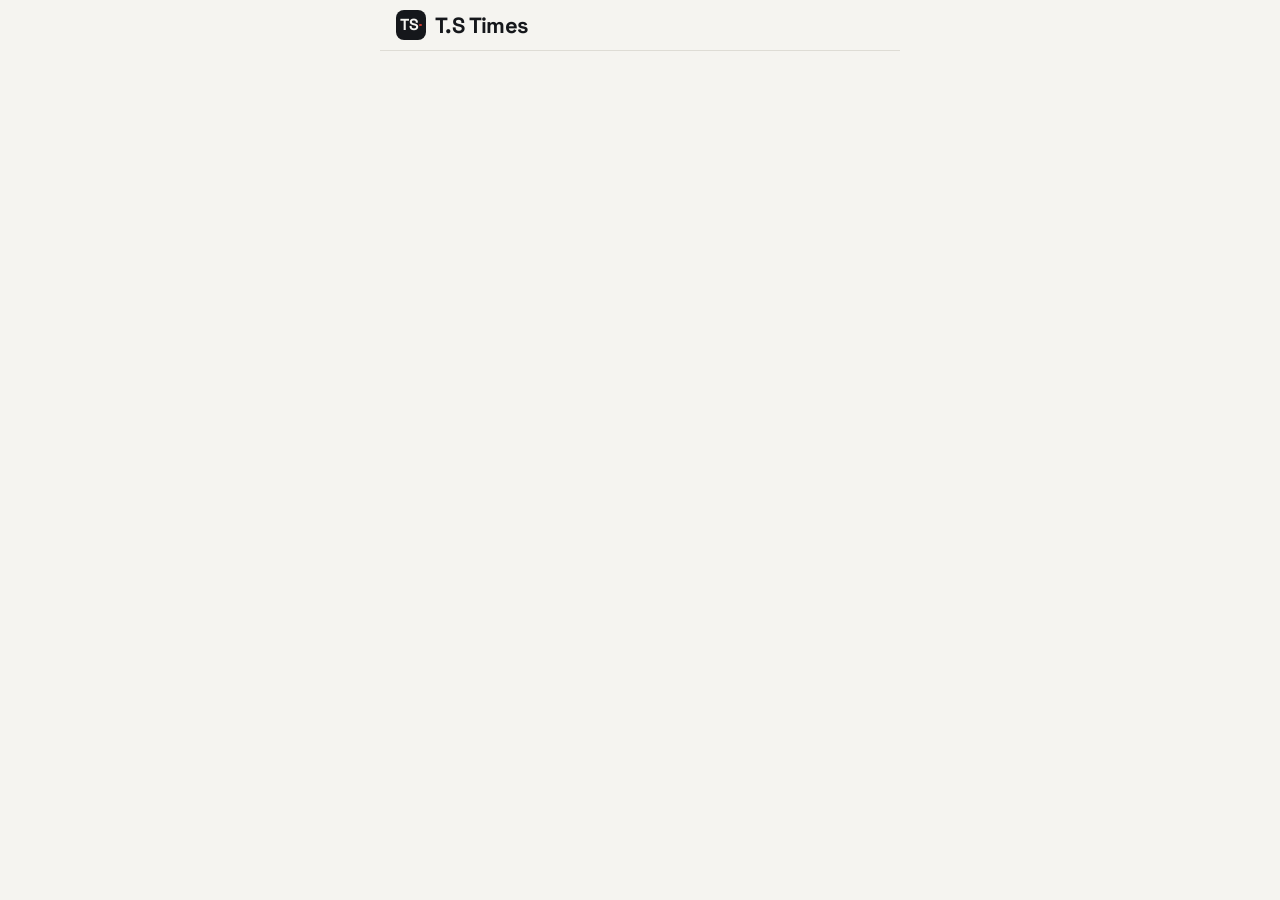
==== commit 30af0969: "Update print statement from 'Hello' to 'Goodbye'" ====
--- a/index.html
+++ b/index.html
@@ -6,7 +6,7 @@
 /* Layout: phone-first shell. Sign-up is a one-question-per-screen wizard; after it, a bottom-tab app. Cards are full-height snap cards with illustrated artwork, ending on a "caught up" card. */
 :root{
   --bg:#F5F4F0; --surface:#FFFFFF; --ink:#15171B; --muted:#5B606A; --line:#DEDCD5; --soft:#ECEAE4;
-  --biz:#1E7F5C; --sport:#1F5FA8; --ent:#B5365F; --tech:#5B4BB5; --life:#97660F; --pol:#3B4A5A; --edu:#0F7C8A; --sci:#5A7D1F; --red:#C8372D;
+  --biz:#1E7F5C; --sport:#1F5FA8; --ent:#B5365F; --tech:#5B4BB5; --life:#B54A0A; --pol:#3B4A5A; --edu:#0F7C8A; --sci:#5A7D1F; --red:#C8372D;
   --ok:#17663F; --warn:#8A5A00; --bad:#A22A2A; --okbg:#DDF0E5; --warnbg:#F8EBCB; --badbg:#F6DCDC; --focus:#1F5FA8;
   --f-head:'Playfair Display',Georgia,serif; --f-body:'Source Serif 4',Georgia,serif; --f-ui:'Inter',system-ui,sans-serif; --f-logo:'Space Grotesk',system-ui,sans-serif;
 }
@@ -111,6 +111,26 @@
 .pg i{font-style:normal;font-family:var(--f-head);font-weight:900;font-size:22px;color:var(--muted)}
 .pg b{display:block}
 @media (prefers-reduced-motion:reduce){*{scroll-behavior:auto!important;transition:none!important}}
+
+/* style A: colour-block cards */
+.cardin{position:relative;background:var(--c);border:0;border-radius:28px;color:#fff}
+.art{position:static;height:min(36vh,290px);margin-top:52px;background:none;flex:none}
+.art::after{display:none}
+.art svg.bg{position:relative;inset:auto;width:100%;height:100%;display:block}
+.tagrow{left:18px;top:18px;right:auto;bottom:auto;background:#fff;color:var(--c);padding:7px 14px;border-radius:99px;letter-spacing:1.6px;font-size:11.5px}
+.tagrow>svg{display:none}
+.sug{background:var(--c);color:#fff;border-radius:99px;padding:2px 8px;margin-left:4px;font-size:10px}
+.cbody{padding:6px 22px 22px;gap:12px}
+.cbody h2{color:#fff;letter-spacing:-.02em}
+.h-s{font-size:36px}.h-m{font-size:30px}.h-l{font-size:25px}
+.nobody.h-s{font-size:40px}.nobody.h-m{font-size:34px}
+.cbody p,.cbody .sub{color:rgba(255,255,255,.92)}
+.meta{color:#fff;margin-top:auto}.meta a{color:#fff}
+.chip.multi,.chip.single,.chip.data{background:var(--a);color:#15171B}
+.why{background:rgba(255,255,255,.14);border-left-color:var(--a);color:#fff}
+.why b{color:rgba(255,255,255,.75)}
+.more{border-color:rgba(255,255,255,.45);color:#fff}.more:hover{background:rgba(255,255,255,.12)}
+.edu{color:rgba(255,255,255,.85)}
 </style></head><body>
 
 <div id="app">
@@ -234,404 +254,4 @@
   "id": "s8",
   "topic": "ott",
   "kicker": "OTT · Hindi",
-  "headline": "Kareena Kapoor’s Daayra and a Student of the Year spin-off stream this week",
-  "sub": "Netflix and JioHotstar, 13 November",
-  "card": "Daayra, a crime drama starring Kareena Kapoor and Prithviraj Sukumaran, arrives on Netflix on Friday. Student of the Year: After Dark, a thriller series with Shanaya Kapoor in her OTT debut, streams on JioHotstar the same day.",
-  "full": [
-   "Daayra, a crime drama starring Kareena Kapoor and Prithviraj Sukumaran, arrives on Netflix on Friday. Student of the Year: After Dark, a thriller series with Shanaya Kapoor in her OTT debut, streams on JioHotstar the same day."
-  ],
-  "source": "The Daily Jagran (9 Nov 2026)",
-  "label": "single",
-  "why": "Both are Friday releases, so plan your weekend watching."
- },
- {
-  "id": "s9",
-  "topic": "movies",
-  "kicker": "Box office · South",
-  "headline": "Ramayana’s Tuesday: Kannada ₹7.75 crore, Telugu ₹4 crore, Tamil ₹3.60 crore",
-  "sub": "Malayalam adds ₹2.75 crore; Hindi leads with ₹76 crore",
-  "card": "The four southern versions together earned about ₹18 crore net on Tuesday, down from about ₹20 crore on Monday. Kannada held up best of the four. The film releases in Hong Kong on 12 November.",
-  "full": [
-   "The four southern versions together earned about ₹18 crore net on Tuesday, down from about ₹20 crore on Monday. Kannada held up best of the four. The film releases in Hong Kong on 12 November."
-  ],
-  "source": "Free Press Journal (11 Nov 2026), citing Sacnilk (single source)",
-  "label": "single",
-  "why": "Kannada is the strongest southern version, ahead of Telugu."
- },
- {
-  "id": "s10",
-  "topic": "ott",
-  "kicker": "OTT · South",
-  "headline": "Jailer 2 reaches Prime Video on 12 November",
-  "sub": "Rajinikanth returns; Dileep’s Bandra on ZEE5 the next day",
-  "card": "Jailer 2, directed by Nelson Dilipkumar, has Rajinikanth back as Tiger Muthuvel Pandian and is due on Prime Video on Thursday. Bandra, a Malayalam action drama with Dileep and Tamannaah Bhatia, streams on ZEE5 on 13 November.",
-  "full": [
-   "Jailer 2, directed by Nelson Dilipkumar, has Rajinikanth back as Tiger Muthuvel Pandian and is due on Prime Video on Thursday. Bandra, a Malayalam action drama with Dileep and Tamannaah Bhatia, streams on ZEE5 on 13 November."
-  ],
-  "source": "The Daily Jagran (9 Nov 2026); Andhravilas.net",
-  "label": "multi",
-  "why": "Rajinikanth’s sequel is the biggest southern streaming release this week."
- },
- {
-  "id": "s11",
-  "topic": "movies",
-  "kicker": "Box office · US",
-  "headline": "Godzilla Minus Zero opens at number one with $31.6 million",
-  "sub": "The Cat in the Hat second at $20.5 million",
-  "card": "The Numbers’ weekend chart shows Godzilla Minus Zero earning $31.61 million from 3,254 theatres, ahead of The Cat in the Hat ($20.5 million) and Drummer Boy ($9.31 million). Ramayana, listed as Ramayana: Rise of a Legend, was fifth with $8.65 million from 1,433 theatres.",
-  "full": [
-   "The Numbers’ weekend chart shows Godzilla Minus Zero earning $31.61 million from 3,254 theatres, ahead of The Cat in the Hat ($20.5 million) and Drummer Boy ($9.31 million). Ramayana, listed as Ramayana: Rise of a Legend, was fifth with $8.65 million from 1,433 theatres."
-  ],
-  "source": "The Numbers (9 Nov 2026), single source, not independently confirmed",
-  "label": "single",
-  "why": "Ramayana’s US opening put an Indian film in the top five."
- },
- {
-  "id": "s12",
-  "topic": "ott",
-  "kicker": "OTT · International",
-  "headline": "The Rings of Power returns for season 3 on 11 November",
-  "sub": "Netflix adds Alicia’s Law and Christmas Switch",
-  "card": "The Lord of the Rings: The Rings of Power, season 3, arrives on Prime Video on Wednesday, with the rise of Sauron in the Second Age. On Netflix, the Mexican drama Alicia’s Law streams on 11 November and the festive comedy-drama Christmas Switch on 12 November.",
-  "full": [
-   "The Lord of the Rings: The Rings of Power, season 3, arrives on Prime Video on Wednesday, with the rise of Sauron in the Second Age. On Netflix, the Mexican drama Alicia’s Law streams on 11 November and the festive comedy-drama Christmas Switch on 12 November."
-  ],
-  "source": "The Daily Jagran (9 Nov 2026)",
-  "label": "single",
-  "why": "Dates can differ by region, so check your app."
- },
- {
-  "id": "s13",
-  "topic": "cricket",
-  "kicker": "Cricket · India in New Zealand",
-  "headline": "3rd ODI washed out; India lead 2–0",
-  "sub": "The 4th ODI is on Friday at Tauranga",
-  "card": "Rain at Hamilton stopped the third ODI from starting, and it was called off at 11:15 am IST, Outlook India reported. India lead the five-match series 2–0 and cannot lose it. The fourth ODI is scheduled for Friday 13 November at Bay Oval, Tauranga, at 7:30 am IST (schedule on one site).",
-  "full": [
-   "Rain at Hamilton stopped the third ODI from starting, and it was called off at 11:15 am IST, Outlook India reported. India lead the five-match series 2–0 and cannot lose it. The fourth ODI is scheduled for Friday 13 November at Bay Oval, Tauranga, at 7:30 am IST (schedule on one site)."
-  ],
-  "source": "Outlook India, Cricinfo (10 Nov 2026)",
-  "label": "multi",
-  "why": "One more win seals the series."
- },
- {
-  "id": "s14",
-  "topic": "football",
-  "kicker": "Football · Premier League",
-  "headline": "Man United fight back to draw 4–4 with Villa",
-  "sub": "Arsenal stay top on 27 points",
-  "card": "Villa led 4–2 before Joshua Zirkzee scored in stoppage time and Patrick Dorgu headed a late equaliser. United are 18th on 8 points. Brighton beat Brentford 2–0 to go second, and Liverpool won 3–1 at Palace.",
-  "full": [
-   "Villa led 4–2 before Joshua Zirkzee scored in stoppage time and Patrick Dorgu headed a late equaliser. United are 18th on 8 points. Brighton beat Brentford 2–0 to go second, and Liverpool won 3–1 at Palace."
-  ],
-  "source": "Reuters via The Star (9 Nov 2026)",
-  "label": "single",
-  "why": "Only 2 points separate 16th and 20th."
- },
- {
-  "id": "s15",
-  "topic": "football",
-  "kicker": "Football · La Liga",
-  "headline": "Barcelona win at Atlético; Real beat Valencia",
-  "sub": "Both leagues pause for the international break",
-  "card": "Barcelona won 2–1 at Atlético Madrid and Real Madrid won 3–0 at Valencia. La Liga returns on 20–22 November, the Premier League on 21–23 November.",
-  "full": [
-   "Barcelona won 2–1 at Atlético Madrid and Real Madrid won 3–0 at Valencia. La Liga returns on 20–22 November, the Premier League on 21–23 November."
-  ],
-  "source": "SportRadar (7–9 Nov 2026)",
-  "label": "single",
-  "why": "Liverpool v Manchester United is on 22 November."
- },
- {
-  "id": "s16",
-  "topic": "nba",
-  "kicker": "NBA · Results",
-  "headline": "Knicks rout Bucks 117–85; Celtics win at 76ers",
-  "sub": "Suns beat Clippers 133–110 this morning",
-  "card": "New York beat Milwaukee 117–85, Boston won 123–101 at Philadelphia and Phoenix beat the Clippers 133–110, all in Wednesday’s early games. On Tuesday Golden State beat New Orleans 138–87 and San Antonio beat Phoenix 122–96.",
-  "full": [
-   "New York beat Milwaukee 117–85, Boston won 123–101 at Philadelphia and Phoenix beat the Clippers 133–110, all in Wednesday’s early games. On Tuesday Golden State beat New Orleans 138–87 and San Antonio beat Phoenix 122–96."
-  ],
-  "source": "SportRadar NBA data (10–11 Nov 2026, IST)",
-  "label": "single",
-  "why": "Three of this morning’s results were won by more than 20 points."
- },
- {
-  "id": "s17",
-  "topic": "nba",
-  "kicker": "NBA · Thursday",
-  "headline": "Knicks host Cavaliers; Lakers visit Bucks",
-  "sub": "Tip-off times in IST, Thursday 12 November",
-  "card": "Knicks v Cavaliers and Raptors v Celtics tip off at 5:30 am, Lakers at Bucks and Spurs at Bulls at 6:30 am, and Rockets v Warriors at 8:00 am.",
-  "full": [
-   "Knicks v Cavaliers and Raptors v Celtics tip off at 5:30 am, Lakers at Bucks and Spurs at Bulls at 6:30 am, and Rockets v Warriors at 8:00 am."
-  ],
-  "source": "SportRadar NBA schedule",
-  "label": "single",
-  "why": "These are early-morning games in India."
- }
-];
-
-let EDITION={date:'Wednesday, 11 November 2026',stamp:'Updated 5:45 pm IST',sample:true};
-/* Main heads, each with narrow sub-interests. Readers can ask for more under "Anything else". */
-const HEADS=[
- {id:'biz',name:'Business & Markets',c:'var(--biz)',subs:[
-  {id:'stocks',name:'Stocks & Markets',kw:/stock|share|nifty|sensex|market|invest|mutual/i,edu:1},
-  {id:'ipos',name:'IPOs',kw:/ipo|listing|listings/i,edu:1},
-  {id:'economy',name:'Economy',kw:/economy|gdp|inflation|trade|export/i,wip:1},
-  {id:'finance',name:'Personal Finance & Banking',kw:/personal finance|bank|loan|tax|insurance|savings/i,wip:1},
-  {id:'startups',name:'Startups',kw:/startup|funding|founder|unicorn/i,wip:1},
-  {id:'gold',name:'Gold',kw:/gold|silver|bullion/i,wip:1}]},
- {id:'sport',name:'Sports',c:'var(--sport)',subs:[
-  {id:'cricket',name:'Cricket',kw:/cricket|ipl|odi|t20|test match|bcci/i},
-  {id:'football',name:'Football',kw:/football|soccer|premier league|la liga|champions league|messi|ronaldo|isl/i},
-  {id:'nba',name:'NBA',kw:/nba|basketball/i},
-  {id:'tennis',name:'Tennis',kw:/tennis|wimbledon|grand slam|atp|wta/i,wip:1},
-  {id:'f1',name:'Formula 1',kw:/\bf1\b|formula ?1|grand prix/i,wip:1},
-  {id:'hockey',name:'Hockey',kw:/hockey/i,wip:1},
-  {id:'badminton',name:'Badminton',kw:/badminton|bwf/i,wip:1},
-  {id:'olympics',name:'Olympics',kw:/olympic|athletics|asian games/i,wip:1},
-  {id:'kabaddi',name:'Kabaddi',kw:/kabaddi|pkl/i,wip:1}]},
- {id:'ent',name:'Entertainment',c:'var(--ent)',subs:[
-  {id:'movies',name:'Movies',kw:/movie|film|bollywood|tollywood|box office|cinema/i},
-  {id:'ott',name:'OTT & Series',kw:/ott|netflix|prime|series|hotstar|web ?series|stream/i},
-  {id:'music',name:'Music',kw:/music|album|concert|song/i,wip:1},
-  {id:'tv',name:'Television',kw:/\btv\b|television|reality show/i,wip:1},
-  {id:'gaming',name:'Gaming',kw:/gaming|game|esports|playstation|xbox/i,wip:1}]},
- {id:'tech',name:'Tech & AI',c:'var(--tech)',subs:[
-  {id:'ai',name:'AI',kw:/\bai\b|artificial|chatbot|llm/i,wip:1},
-  {id:'gadgets',name:'Gadgets & Apps',kw:/gadget|smartphone|phone|app\b|apps|chip|software/i,wip:1},
-  {id:'cyber',name:'Cybersecurity',kw:/cyber|hack|privacy|data breach/i,wip:1},
-  {id:'space',name:'Space',kw:/space|isro|nasa|rocket|satellite/i,wip:1}]},
- {id:'life',name:'Lifestyle',c:'var(--life)',subs:[
-  {id:'fashion',name:'Fashion & Brands',kw:/fashion|brand|style|sneaker|retail/i,wip:1},
-  {id:'food',name:'Food',kw:/food|recipe|restaurant|cafe/i,wip:1},
-  {id:'travel',name:'Travel',kw:/travel|trip|tourism|destination/i,wip:1},
-  {id:'fitness',name:'Fitness',kw:/fitness|gym|workout|running/i,wip:1}]},
- {id:'edu',name:'Education & Careers',c:'var(--edu)',subs:[
-  {id:'exams',name:'Exams & Results',kw:/exam|result|ca |cuet|neet|jee|upsc/i,wip:1},
-  {id:'careers',name:'Jobs & Careers',kw:/job|career|intern|hiring|placement/i,wip:1}]},
- {id:'sci',name:'Science & Environment',c:'var(--sci)',subs:[
-  {id:'science',name:'Science',kw:/science|research|discovery/i,wip:1},
-  {id:'climate',name:'Climate & Environment',kw:/climate|environment|pollution|weather/i,wip:1}]},
- {id:'pol',name:'Politics & Policy',c:'var(--pol)',civ:1,subs:[
-  {id:'policy',name:'Policy & Government',kw:/policy|govt|government|budget|rbi|sebi|law/i,wip:1},
-  {id:'elections',name:'Elections',kw:/election|poll|parliament|vote/i,wip:1},
-  {id:'world',name:'World Affairs',kw:/world|foreign|international|diplomacy/i,wip:1},
-  {id:'courts',name:'Courts & Law',kw:/court|supreme court|judgment|verdict/i,wip:1}]}
-];
-const SUB={},HEAD={};HEADS.forEach(h=>h.subs.forEach(s=>{SUB[s.id]=s;HEAD[s.id]=h}));
-const BLOCK=/\b(bet|betting|gambl\w*|casino|fantasy|dream ?11|poker|lottery|satta|alcohol|liquor|beer|vodka|whisk\w*|wine|drugs?|weed|cannabis|vape|porn\w*|adult|nsfw|murder|rape|suicide|crime|gore|violence|weapons?|guns?|terror\w*|dating)\b/i;
-
-/* Original artwork: one illustrated motif per sub-interest, on the head's colour. */
-const W='fill="#fff" fill-opacity=".18"', S='fill="none" stroke="#fff" stroke-opacity=".3" stroke-width="3" stroke-linecap="round" stroke-linejoin="round"';
-const MOTIF={
- stocks:'<g '+S+'><path d="M20 170 L90 120 L150 140 L230 70 L300 96 L400 20 L500 44"/></g><g '+W+'><rect x="52" y="110" width="18" height="70"/><rect x="112" y="96" width="18" height="84"/><rect x="172" y="120" width="18" height="60"/><rect x="232" y="70" width="18" height="110"/><rect x="292" y="84" width="18" height="96"/><rect x="352" y="48" width="18" height="132"/></g>',
- ipos:'<g '+W+'><path d="M300 150a60 60 0 0 1 120 0z"/><rect x="350" y="150" width="20" height="26" rx="4"/></g><g '+S+'><path d="M300 150a60 60 0 0 1 120 0z"/><path d="M60 170 L120 130 L180 148 L250 90"/></g>',
- startups:'<g '+W+'><path d="M360 24c40 20 56 70 32 118l-32 22-32-22c-24-48-8-98 32-118z"/></g><g '+S+'><circle cx="360" cy="78" r="16"/><path d="M328 142l-30 30M392 142l30 30M360 164v26"/></g>',
- gold:'<g '+W+'><path d="M120 170l30-52h130l30 52z"/><path d="M230 118l24-42h100l24 42z"/></g><g '+S+'><path d="M120 170l30-52h130l30 52zM230 118l24-42h100l24 42z"/></g>',
- cricket:'<g '+W+'><rect x="330" y="24" width="14" height="120" rx="3"/><rect x="354" y="24" width="14" height="120" rx="3"/><rect x="378" y="24" width="14" height="120" rx="3"/><circle cx="170" cy="86" r="26"/></g><g '+S+'><path d="M20 170 Q200 40 320 120M300 150h120"/><circle cx="170" cy="86" r="26"/></g>',
- football:'<g '+S+'><path d="M0 100h520"/><circle cx="260" cy="100" r="52"/><rect x="-6" y="48" width="70" height="104"/><rect x="456" y="48" width="70" height="104"/></g><g '+W+'><circle cx="400" cy="60" r="30"/></g><path d="M400 44l16 12-6 18h-20l-6-18z" fill="#fff" fill-opacity=".3"/>',
- nba:'<g '+S+'><circle cx="190" cy="104" r="62"/><path d="M128 104h124M190 42v124M146 62c28 26 28 62 0 84M234 62c-28 26-28 62 0 84"/><path d="M360 40h90v50h-90zM384 90v18h42V90M372 108l8 40M438 108l-8 40"/></g><g '+W+'><circle cx="190" cy="104" r="62"/></g>',
- kabaddi:'<g '+S+'><path d="M40 170h440M260 20v150"/><circle cx="170" cy="96" r="26"/><circle cx="350" cy="96" r="26"/></g>',
- movies:'<g '+W+'><rect x="40" y="30" width="440" height="22"/><rect x="40" y="148" width="440" height="22"/><circle cx="400" cy="100" r="46"/></g><g '+S+'><circle cx="400" cy="100" r="46"/><circle cx="400" cy="100" r="18"/><path d="M60 100h200"/></g>',
- ott:'<g '+W+'><rect x="70" y="40" width="250" height="150" rx="14"/><path d="M360 80l70 40-70 40z"/></g><g '+S+'><rect x="70" y="40" width="250" height="150" rx="14"/><path d="M360 80l70 40-70 40z"/><path d="M130 200h130"/></g>',
- ai:'<g '+S+'><circle cx="150" cy="100" r="14"/><circle cx="260" cy="50" r="14"/><circle cx="260" cy="150" r="14"/><circle cx="380" cy="100" r="14"/><path d="M162 94L248 56M162 106l86 38M274 56l94 38M274 146l94-38M260 64v72"/></g>',
- gadgets:'<g '+W+'><rect x="300" y="24" width="90" height="160" rx="16"/></g><g '+S+'><rect x="300" y="24" width="90" height="160" rx="16"/><path d="M330 168h30"/><rect x="90" y="70" width="150" height="100" rx="10"/><path d="M120 190h90"/></g>',
- fashion:'<g '+W+'><path d="M300 40l40-16 40 16 40-8 24 50-30 10v84H266V92l-30-10 24-50z"/></g><g '+S+'><path d="M300 40l40-16 40 16 40-8 24 50-30 10v84H266V92l-30-10 24-50z"/></g>',
- policy:'<g '+W+'><path d="M260 30l110 40H150z"/><rect x="170" y="80" width="18" height="80"/><rect x="226" y="80" width="18" height="80"/><rect x="282" y="80" width="18" height="80"/><rect x="338" y="80" width="18" height="80"/><rect x="150" y="164" width="240" height="16"/></g>',
- elections:'<g '+W+'><rect x="170" y="90" width="200" height="90" rx="8"/></g><g '+S+'><rect x="170" y="90" width="200" height="90" rx="8"/><path d="M230 90V60h80v30M250 130h40"/></g>'
-};
-const ICON={cricket:'<path d="M14 3l5 5-9 9-5-5z"/><circle cx="18" cy="18" r="2.4"/>',football:'<circle cx="12" cy="12" r="9"/><path d="M12 8l3.5 2.5-1.3 4h-4.4l-1.3-4z"/>',nba:'<circle cx="12" cy="12" r="9"/><path d="M3 12h18M12 3v18"/>',
- stocks:'<path d="M3 17l5-6 4 3 7-9"/>',ipos:'<path d="M5 17a7 7 0 0 1 14 0z"/><path d="M12 17v3"/>',movies:'<rect x="3" y="6" width="18" height="13" rx="2"/><path d="M3 10h18"/>',ott:'<rect x="3" y="5" width="18" height="12" rx="2"/><path d="M10 9l5 3-5 3z"/>'};
-function artSvg(sub){return '<svg class="bg" viewBox="0 0 520 200" preserveAspectRatio="xMidYMid slice" aria-hidden="true">'+(MOTIF[sub]||'<g fill="none" stroke="rgba(255,255,255,.28)" stroke-width="3"><circle cx="400" cy="70" r="60"/><circle cx="400" cy="70" r="34"/><path d="M40 170 L140 110 L230 150 L330 90"/></g>')+'</svg>'}
-
-const $=s=>document.querySelector(s);
-const esc=s=>String(s??'').replace(/[&<>"']/g,c=>({'&':'&amp;','<':'&lt;','>':'&gt;','"':'&quot;',"'":'&#39;'}[c]));
-let profile=null, tab='cards', signupMsg='';
-
-/* ---- storage: this browser always; shared store when the viewer is signed in ---- */
-function lsGet(){try{return JSON.parse(localStorage.getItem('tst-profile')||'null')}catch(e){return null}}
-function lsSet(p){try{if(p)localStorage.setItem('tst-profile',JSON.stringify(p));else localStorage.removeItem('tst-profile')}catch(e){}}
-let dbh=null, uid=null;
-async function initDb(){
-  try{
-    const [db,user]=await Promise.all([window.claude.use('db'),window.claude.use('user')]);
-    if(!db||!user)return;
-    uid=await user.id(); if(!uid)return;
-    dbh=db;
-    const snap=await Promise.race([db.collection('data/users/'+uid).doc('profile').get(),new Promise(r=>setTimeout(()=>r(null),8000))]);
-    if(snap&&snap.exists&&!profile){profile=snap.data();lsSet(profile);route()}
-  }catch(e){dbh=null}
-}
-async function saveEverywhere(p){
-  profile=p; lsSet(p); signupMsg='';
-  if(!dbh||!uid){return}
-  try{
-    await dbh.collection('data/users/'+uid).doc('profile').set(p);
-    await dbh.collection('signups').doc(uid).set({name:p.name,email:p.email,age:p.age,topics:p.topics,consent:true,guardian:!!p.guardian,pages:p.pages,style:p.style,other:p.other,avoid:p.avoid,ts:Date.now()});
-  }catch(e){signupMsg='Your profile is saved on this device, but the sign-up record could not be updated. Try again from the Profile tab.'}
-}
-async function wipe(){
-  try{if(dbh&&uid){await dbh.collection('signups').doc(uid).delete();await dbh.collection('data/users/'+uid).doc('profile').delete()}}catch(e){}
-  profile=null; lsSet(null); wiz=null; route();
-}
-
-const isMinor=a=>a!=null&&a!==''&&+a<18;
-function matchTopics(text){return Object.values(SUB).filter(s=>s.kw.test(text)).map(s=>s.id)}
-
-/* ---- cards ---- */
-const FEED_URL='https://raw.githubusercontent.com/test06tarun-jpg/ts-times-news/main/stories.json'; /* set to the stories.json address once the news pipeline is running */
-function okForReader(s){return !(s.sensitive&&isMinor(profile.age))}
-function visibleStories(){const sel=new Set(profile?.topics||[]);return STORIES.filter(s=>sel.has(s.topic)&&okForReader(s))}
-async function loadLive(){
-  if(!FEED_URL)return;
-  try{
-    const ctl=new AbortController(),t=setTimeout(()=>ctl.abort(),8000);
-    const r=await fetch(FEED_URL+'?t='+Date.now(),{signal:ctl.signal,cache:'no-store'});clearTimeout(t);
-    const d=await r.json(); if(!d.stories||!d.stories.length)return;
-    STORIES=d.stories.filter(x=>SUB[x.topic]); EDITION={date:d.date,stamp:d.stamp,sample:false};
-    if(profile&&tab==='cards')renderCards();
-  }catch(e){/* keep the sample edition if the live file cannot be loaded */}
-}
-function labelOf(s){return /SportRadar/i.test(s.source)?'data':s.label}
-function chip(s){const l=labelOf(s);
-  const t={multi:'Two or more sources',single:'Single source',data:'Live data feed'}[l];
-  const ic=l==='multi'?'<path d="M5 12l4 4 10-10" fill="none" stroke="currentColor" stroke-width="2.6" stroke-linecap="round"/>':l==='single'?'<circle cx="12" cy="12" r="4" fill="currentColor"/>':'<path d="M4 12h4l3-6 3 12 3-6h3" fill="none" stroke="currentColor" stroke-width="2.4" stroke-linecap="round"/>';
-  return '<span class="chip '+l+'"><svg width="13" height="13" viewBox="0 0 24 24">'+ic+'</svg>'+t+'</span>'}
-function cardHtml(s,i,sug){
-  const extra=(s.full||[]).filter(p=>!s.card.includes(p.trim()));
-  const sub=SUB[s.topic]||SUB.stocks, h=HEAD[s.topic]||HEADS[0];
-  const edu=isMinor(profile.age)&&sub.edu?'<div class="edu">For learning only. This is not advice to buy or sell.</div>':'';
-  const img=s.img?'<img src="'+esc(s.img)+'" alt="" loading="lazy">'+(s.credit?'<span class="credit">'+esc(s.credit)+'</span>':''):'';
-  const ic='<svg viewBox="0 0 24 24" fill="none" stroke="currentColor" stroke-width="2" stroke-linecap="round" stroke-linejoin="round">'+(ICON[s.topic]||'<circle cx="12" cy="12" r="8"/><path d="M12 8v4l3 2"/>')+'</svg>';
-  return '<article class="card" data-i="'+i+'"><div class="cardin" style="--c:'+h.c+'">'+
-   '<div class="art">'+artSvg(s.topic)+img+'<div class="tagrow">'+ic+'<span>'+esc(s.kicker)+'</span>'+(sug?'<span class="sug">Suggested</span>':'')+'</div></div>'+
-   '<div class="cbody"><h2>'+esc(s.headline)+'</h2>'+(s.sub?'<p class="sub">'+esc(s.sub)+'</p>':'')+
-   '<p>'+esc(s.card)+'</p><div class="meta">'+chip(s)+'<span>'+(s.sources&&s.sources.length?s.sources.map(o=>'<a href="'+esc(o.url)+'" target="_blank" rel="noopener noreferrer">'+esc(o.outlet)+'</a>').join(', ')+' · '+esc((s.source.match(/\(([^)]*)\)$/)||[,''])[1]):esc(s.source))+'</span></div>'+
-   (s.why?'<div class="why"><b>Why it matters</b>'+esc(s.why)+'</div>':'')+edu+
-   (extra.length?'<div class="full" hidden>'+extra.map(p=>'<p>'+esc(p)+'</p>').join('')+'</div>'+
-   '<button class="more" aria-expanded="false"><span>More detail</span><svg width="16" height="16" viewBox="0 0 24 24" fill="none" stroke="currentColor" stroke-width="2.4" stroke-linecap="round"><path d="M6 9l6 6 6-6"/></svg></button>':'')+'</div></div></article>';
-}
-function renderCards(){
-  const v=$('#v-cards'), list=visibleStories(), have=new Set(list.map(s=>s.topic));
-  const quiet=(profile.topics||[]).filter(t=>!have.has(t)).map(t=>SUB[t].name);
-  const pool=STORIES.filter(x=>!(profile.topics||[]).includes(x.topic)&&okForReader(x)&&(profile.age>=18||!BLOCK.test(x.headline+' '+x.card)));
-  const seen=new Set(), sug=[...pool.filter(x=>!seen.has(HEAD[x.topic].id)&&seen.add(HEAD[x.topic].id)),...pool].filter((x,i,a)=>a.indexOf(x)===i).slice(0,4);
-  let h=list.map((x,i)=>cardHtml(x,i)).join('');
-  h+='<article class="card end" data-i="'+list.length+'"><div class="cardin"><div class="tick"><svg width="26" height="26" viewBox="0 0 24 24" fill="none" stroke="currentColor" stroke-width="2.6" stroke-linecap="round"><path d="M5 12l4 4 10-10"/></svg></div>'+
-   '<h2>You’re all caught up</h2><p>'+(list.length?'You have read every verified story we have for your topics today.':'We have no verified stories for your topics yet.')+'</p><p class="hint">'+(EDITION.sample?'Sample edition. ':'')+esc(EDITION.stamp)+', '+esc(EDITION.date)+'.</p>'+
-   (quiet.length?'<div class="quiet"><b>Still being researched:</b> '+esc(quiet.join(', '))+'. We are finding reliable sources for these and will show them once they pass our checks.</div>':'')+
-   (sug.length?'<div class="quiet"><b>Want a bit more?</b> Scroll down for '+sug.length+' stories from other topics.</div>':'')+'</div></article>';
-  h+=sug.map((x,i)=>cardHtml(x,list.length+1+i,true)).join('');
-  v.innerHTML=h; v.scrollTop=0;
-  v.querySelectorAll('.more').forEach(b=>b.onclick=()=>{const f=b.parentElement.querySelector('.full');const o=f.hidden;f.hidden=!o;b.setAttribute('aria-expanded',String(o));b.firstElementChild.textContent=o?'Show less':'More detail'});
-  watchPos(list.length,sug.length);
-}
-let io=null;
-function watchPos(n,m){
-  if(io)io.disconnect();
-  io=new IntersectionObserver(es=>{es.forEach(e=>{if(e.isIntersecting&&e.intersectionRatio>.5){const i=+e.target.dataset.i;$('#pos').textContent=i<n?(i+1)+' of '+n:i===n?'All caught up':'Suggested '+(i-n)+' of '+m}})},{root:$('#v-cards'),threshold:[.5]});
-  $('#v-cards').querySelectorAll('.card').forEach(c=>io.observe(c));
-  $('#pos').textContent=n?'1 of '+n:'';
-}
-
-/* ---- paper ---- */
-function renderPaper(){
-  const n=+profile.pages||3, sel=profile.topics.map(t=>SUB[t].name);
-  const rows=[['1','Front page','Stocks, markets and IPOs'],['2','Entertainment','Movies and OTT'],['3','Sport','Scorecard, football and NBA']].slice(0,n);
-  $('#v-paper').innerHTML='<div class="pad"><h1>'+esc(profile.name)+'’s edition</h1><p class="lede">'+esc(EDITION.date)+'. '+n+' pages in '+(profile.style==='plain'?'plain black and white':'colour')+', for '+esc(profile.name)+'.</p>'+
-   '<div class="sum"><b>Topics</b>: '+esc(sel.join(', '))+'</div>'+rows.map(r=>'<div class="pg"><i>'+r[0]+'</i><div><b>'+esc(r[1])+'</b><span class="hint">'+esc(r[2])+'</span></div></div>').join('')+
-   '<p class="hint" style="margin-top:16px">The personal PDF edition is not connected yet in this test. Your cards are updated twice a day.</p></div>';
-}
-
-/* ---- sign-up wizard ---- */
-const STEPS=['Your name','Your age','Your privacy','Your interests','Final touches'];
-let wiz=null;
-function newWiz(){return Object.assign({step:0,name:'',age:'',email:'',consent:false,guardian:false,topics:[],other:'',avoid:'',pages:3,style:'colour',err:''},profile?{...profile,consent:true,guardian:!!profile.guardian,step:0,err:''}:{})}
-function renderWizard(){
-  if(!wiz)wiz=newWiz(); const w=wiz, minor=isMinor(w.age);
-  const prog='<div class="prog" aria-hidden="true">'+STEPS.map((_,i)=>'<i class="'+(i<=w.step?'on':'')+'"></i>').join('')+'</div><div class="stepno">Step '+(w.step+1)+' of '+STEPS.length+'</div>';
-  let b='';
-  if(w.step===0)b='<h1>Welcome. What should we call you?</h1><p class="lede">We build your edition around you.</p><div class="fld"><label for="name">Name</label><input type="text" id="name" autocomplete="given-name" maxlength="40" value="'+esc(w.name)+'"></div>';
-  if(w.step===1)b='<h1>How old are you?</h1><p class="lede">Readers under 18 get a safer set of topics and learning notes on money stories.</p><div class="fld"><label for="age">Age</label><input type="number" id="age" inputmode="numeric" min="8" max="100" value="'+esc(w.age)+'"></div>';
-  if(w.step===2)b='<h1>Your privacy</h1><p class="lede">This is a test version. Here is exactly what happens to your details.</p><div class="sum"><div><b>Stays on your phone</b>: your name, age and interests are saved only on this device.</div><div><b>Not collected</b>: we do not ask for your email, and your details are never sent anywhere.</div><div><b>Your control</b>: you can change or delete everything from the Profile tab at any time.</div></div><p class="hint">Stories come from public news feeds. We do not track what you read.</p>';
-  if(w.step===3)b='<h1>What do you like to read?</h1><p class="lede">Open a heading and tick what interests you. Pick at least one.</p>'+HEADS.map(h=>{const n=h.subs.filter(s=>w.topics.includes(s.id)).length;
-    return '<details class="head" style="--c:'+h.c+'"'+(n||h.id==='biz'?' open':'')+'><summary><span class="dot"></span>'+esc(h.name)+'<span class="cnt">'+(n?n+' selected':'')+'</span><svg class="chev" width="16" height="16" viewBox="0 0 24 24" fill="none" stroke="currentColor" stroke-width="2.4" stroke-linecap="round"><path d="M6 9l6 6 6-6"/></svg></summary>'+
-    (h.civ&&minor?'<div class="civ">For readers under 18 this covers civics and policy only. No crime, violence or divisive stories.</div>':'')+
-    '<div class="chips" data-h="'+h.id+'">'+h.subs.map(s=>'<button type="button" class="ch" data-t="'+s.id+'" aria-pressed="'+w.topics.includes(s.id)+'">'+esc(s.name)+(s.wip?'<span class="soon">in progress</span>':'')+'</button>').join('')+(h.subs.some(s=>s.wip)?'<p class="hint">In progress: we are still finding reliable sources. Tick them anyway and we will add them as they go live.</p>':'')+'</div></details>'}).join('');
-  if(w.step===4)b='<h1>Anything else?</h1><p class="lede">All optional. We match what you type to a section we already cover, and add new ones once we find reliable sources.</p>'+
-    '<div class="fld"><label for="other">Something you want to read about</label><textarea id="other" maxlength="120" placeholder="Up to two topics, for example F1 or chess">'+esc(w.other)+'</textarea></div>'+
-    '<div class="fld"><label for="avoid">Anything you do not want to see?</label><input type="text" id="avoid" maxlength="80" value="'+esc(w.avoid)+'"></div>'+
-    '<div class="fld"><span class="lab">Paper length</span><div class="seg" id="len"><button type="button" class="ch" data-n="2" aria-pressed="'+(+w.pages===2)+'">2 pages</button><button type="button" class="ch" data-n="3" aria-pressed="'+(+w.pages===3)+'">3 pages</button></div></div>'+
-    '<div class="fld"><span class="lab">Style</span><div class="seg" id="sty"><button type="button" class="ch" data-s="colour" aria-pressed="'+(w.style!=='plain')+'">Colour</button><button type="button" class="ch" data-s="plain" aria-pressed="'+(w.style==='plain')+'">Plain</button></div></div>';
-  const last=w.step===STEPS.length-1;
-  $('#v-profile').innerHTML='<form class="pad" id="form" novalidate>'+prog+b+(w.err?'<div class="note bad" role="alert">'+esc(w.err)+'</div>':'')+
-   '<div class="nav2'+(w.step===0&&!profile?' one':'')+'">'+(w.step>0||profile?'<button type="button" class="btn ghost" id="back">'+(w.step>0?'Back':'Cancel')+'</button>':'')+'<button class="btn" type="submit">'+(last?(profile?'Save changes':'Build my edition'):'Continue')+'</button></div></form>';
-  bindWizard();
-}
-function bindWizard(){
-  const w=wiz, on=(id,ev,f)=>{const e=$(id);if(e)e[ev]=f};
-  on('#name','oninput',e=>w.name=e.target.value); on('#age','oninput',e=>w.age=e.target.value); on('#email','oninput',e=>w.email=e.target.value);
-  on('#consent','onchange',e=>w.consent=e.target.checked); on('#guardian','onchange',e=>w.guardian=e.target.checked);
-  on('#other','oninput',e=>w.other=e.target.value); on('#avoid','oninput',e=>w.avoid=e.target.value);
-  on('#len','onclick',e=>{const b=e.target.closest('button');if(!b)return;w.pages=+b.dataset.n;[...$('#len').children].forEach(x=>x.setAttribute('aria-pressed',String(x===b)))});
-  on('#sty','onclick',e=>{const b=e.target.closest('button');if(!b)return;w.style=b.dataset.s;[...$('#sty').children].forEach(x=>x.setAttribute('aria-pressed',String(x===b)))});
-  document.querySelectorAll('.head .chips').forEach(c=>c.onclick=e=>{const b=e.target.closest('button');if(!b)return;const id=b.dataset.t,i=w.topics.indexOf(id);if(i<0)w.topics.push(id);else w.topics.splice(i,1);b.setAttribute('aria-pressed',String(i<0));
-    const h=HEADS.find(x=>x.id===c.dataset.h),n=h.subs.filter(s=>w.topics.includes(s.id)).length;c.closest('.head').querySelector('.cnt').textContent=n?n+' selected':''});
-  on('#back','onclick',()=>{if(w.step>0){w.step--;w.err='';renderWizard()}else{wiz=null;route()}});
-  on('#form','onsubmit',next);
-  const f=$('#name,#age,#email'); if(f&&!f.value)f.focus();
-}
-async function next(e){
-  e.preventDefault(); const w=wiz; w.err='';
-  if(w.step===0&&!w.name.trim())w.err='Add your name so we can address your edition.';
-  else if(w.step===1&&!(+w.age>=8&&+w.age<=100))w.err='Enter an age between 8 and 100.';
-  else if(w.step===3&&!w.topics.length)w.err='Pick at least one interest to continue.';
-  if(w.err){renderWizard();return}
-  if(w.step<STEPS.length-1){w.step++;renderWizard();$('#v-profile').scrollTop=0;return}
-  await finish();
-}
-async function finish(){
-  const w=wiz, age=+w.age, minor=age<18; let topics=[...w.topics];
-  const items=w.other.split(/[,;\n]| and /i).map(s=>s.trim()).filter(Boolean).slice(0,2);
-  const blocked=[],pending=[],matched=[];
-  items.forEach(it=>{
-    if(minor&&BLOCK.test(it)){blocked.push(it);return}
-    const m=matchTopics(it); if(m.length){m.forEach(id=>{if(!topics.includes(id)){topics.push(id);matched.push(SUB[id].name)}})}else pending.push(it)});
-  const p={name:w.name.trim(),age,email:w.email.trim(),guardian:minor&&w.guardian,topics,other:items.join(', '),pending,avoid:w.avoid.trim(),pages:w.pages,style:w.style,savedAt:Date.now()};
-  await saveEverywhere(p); wiz=null;
-  const bits=[]; if(blocked.length)bits.push('We skipped "'+blocked.join('", "')+'" because it is not available for readers under 18.');
-  if(pending.length)bits.push('We noted "'+pending.join('", "')+'" and will add it once we find reliable sources.');
-  if(matched.length)bits.push('Matched your request to '+matched.join(', ')+'.');
-  if(signupMsg)bits.push(signupMsg);
-  tab='cards'; route();
-  if(bits.length){const d=document.createElement('div');d.className='pad';d.innerHTML='<div class="note good" style="margin:0">'+bits.map(esc).join(' ')+'</div>';$('#v-cards').prepend(d)}
-}
-
-/* ---- profile tab ---- */
-function renderProfile(){
-  const p=profile, names=p.topics.map(t=>SUB[t].name);
-  $('#v-profile').innerHTML='<div class="pad"><h1>Your profile</h1><p class="lede">Check or change your details any time.</p>'+
-   '<div class="sum"><div><b>Name</b>: '+esc(p.name)+'</div><div><b>Age</b>: '+esc(p.age)+'</div><div><b>Interests</b>: '+esc(names.join(', '))+'</div>'+
-   (p.pending&&p.pending.length?'<div><b>Requested</b>: '+esc(p.pending.join(', '))+' (waiting for reliable sources)</div>':'')+(p.avoid?'<div><b>Hidden</b>: '+esc(p.avoid)+'</div>':'')+
-   '<div><b>Paper</b>: '+p.pages+' pages, '+esc(p.style)+'</div></div>'+
-   (signupMsg?'<div class="note">'+esc(signupMsg)+'</div>':'')+
-   '<div class="nav2 one" style="gap:10px"><button class="btn" id="edit">Edit my details</button><button class="btn danger" id="del">Delete my data</button></div>'+
-   '<p class="hint" style="margin-top:12px">Deleting removes your profile from this device. Nothing is stored anywhere else.</p></div>';
-  $('#edit').onclick=()=>{wiz=newWiz();renderWizard()};
-  $('#del').onclick=function(){if(this.dataset.sure){wipe()}else{this.dataset.sure=1;this.textContent='Tap again to delete everything'}};
-}
-
-/* ---- shell ---- */
-function route(){
-  const onboarding=!profile||wiz;
-  $('#nav').hidden=!!onboarding;
-  ['cards','paper','profile'].forEach(k=>{$('#v-'+k).hidden=onboarding?k!=='profile':k!==tab;$('#t-'+k).setAttribute('aria-selected',String(k===tab))});
-  if(onboarding){$('#pos').textContent='';renderWizard();return}
-  if(tab==='cards')renderCards(); else{$('#pos').textContent='';tab==='paper'?renderPaper():renderProfile()}
-}
-document.querySelectorAll('nav button').forEach(b=>b.onclick=()=>{tab=b.dataset.v;route()});
-profile=lsGet(); route(); initDb(); loadLive();
-</script>
-</body></html>+  "headline": "Kareena Kapoor’s Daayra and a
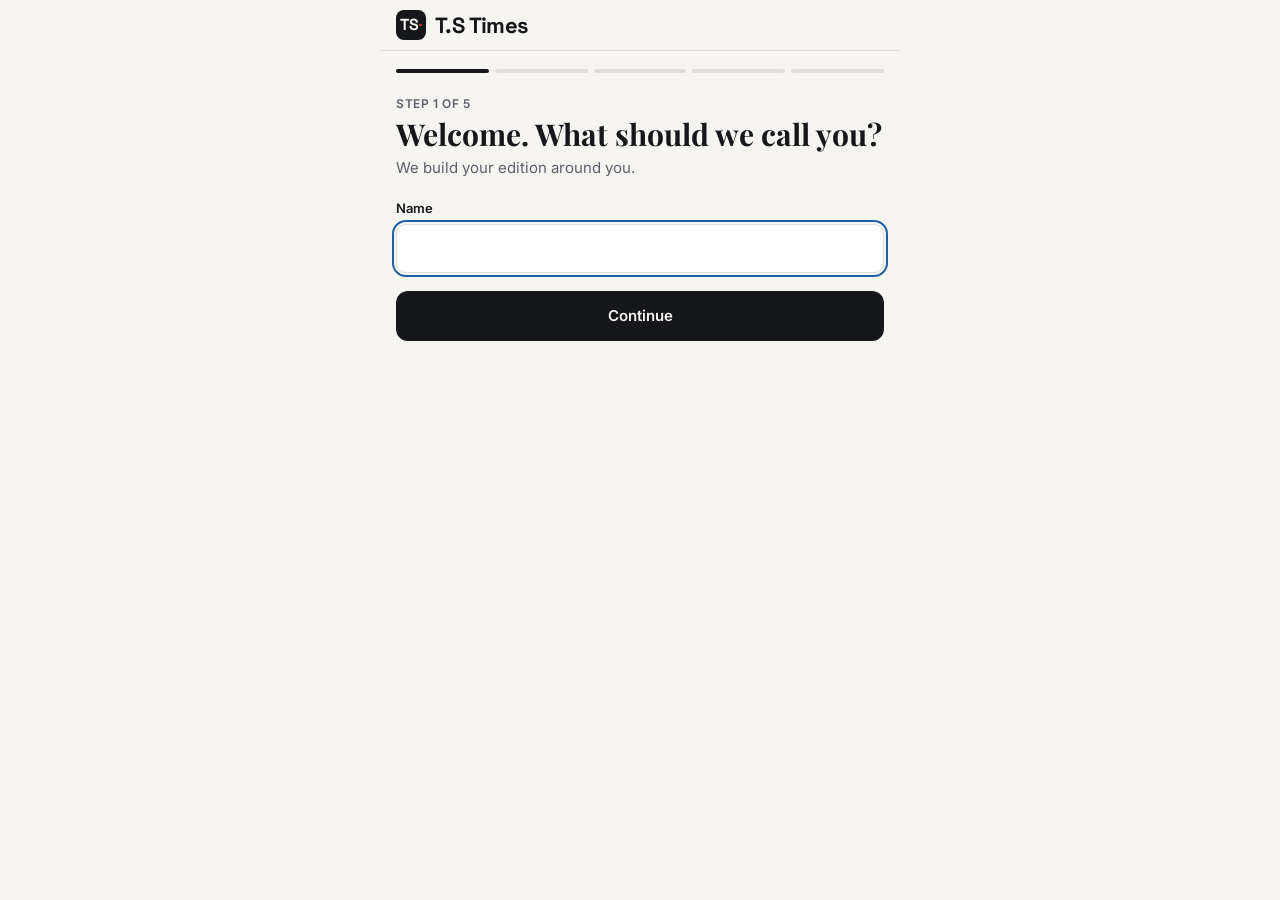
==== commit 804cee45: "Rename index (1).html to index.html" ====
--- a/index.html
+++ b/index.html
@@ -2,136 +2,7 @@
 
 <link rel="preconnect" href="https://fonts.googleapis.com">
 <link rel="stylesheet" href="https://fonts.googleapis.com/css2?family=Playfair+Display:wght@700;900&family=Source+Serif+4:ital,wght@0,400;0,600;1,400&family=Inter:wght@400;500;600&family=Space+Grotesk:wght@700&display=swap">
-<style>
-/* Layout: phone-first shell. Sign-up is a one-question-per-screen wizard; after it, a bottom-tab app. Cards are full-height snap cards with illustrated artwork, ending on a "caught up" card. */
-:root{
-  --bg:#F5F4F0; --surface:#FFFFFF; --ink:#15171B; --muted:#5B606A; --line:#DEDCD5; --soft:#ECEAE4;
-  --biz:#1E7F5C; --sport:#1F5FA8; --ent:#B5365F; --tech:#5B4BB5; --life:#B54A0A; --pol:#3B4A5A; --edu:#0F7C8A; --sci:#5A7D1F; --red:#C8372D;
-  --ok:#17663F; --warn:#8A5A00; --bad:#A22A2A; --okbg:#DDF0E5; --warnbg:#F8EBCB; --badbg:#F6DCDC; --focus:#1F5FA8;
-  --f-head:'Playfair Display',Georgia,serif; --f-body:'Source Serif 4',Georgia,serif; --f-ui:'Inter',system-ui,sans-serif; --f-logo:'Space Grotesk',system-ui,sans-serif;
-}
-@media (prefers-color-scheme:dark){:root:not([data-theme="light"]){
-  --bg:#0E1013; --surface:#181B20; --ink:#F1F0EC; --muted:#A3A8B1; --line:#2B2F36; --soft:#20242A;
-  --ok:#7FD6A5; --warn:#F0C569; --bad:#F29B9B; --okbg:#173525; --warnbg:#3A2E10; --badbg:#3E1B1B; --focus:#7DB1F0; color-scheme:dark}}
-:root[data-theme="dark"]{
-  --bg:#0E1013; --surface:#181B20; --ink:#F1F0EC; --muted:#A3A8B1; --line:#2B2F36; --soft:#20242A;
-  --ok:#7FD6A5; --warn:#F0C569; --bad:#F29B9B; --okbg:#173525; --warnbg:#3A2E10; --badbg:#3E1B1B; --focus:#7DB1F0; color-scheme:dark}
-*{box-sizing:border-box}
-html,body{height:100%}
-body{margin:0;background:var(--bg);color:var(--ink);font-family:var(--f-ui);font-size:15px;line-height:1.45}
-button,input,select,textarea{font:inherit;color:inherit}
-:focus-visible{outline:2px solid var(--focus);outline-offset:2px}
-#app{height:100%;max-width:520px;margin:0 auto;display:flex;flex-direction:column;background:var(--bg)}
-.top{display:flex;align-items:center;justify-content:space-between;gap:12px;padding-block:10px;padding-left:max(16px,env(safe-area-inset-left,0px));padding-right:max(16px,env(safe-area-inset-right,0px));border-bottom:1px solid var(--line)}
-.logo{display:flex;align-items:center;gap:9px;font-family:var(--f-logo);font-weight:700;font-size:22px;line-height:1;letter-spacing:-.6px}
-.tile{width:30px;height:30px;border-radius:8px;background:var(--ink);color:var(--bg);display:flex;align-items:center;justify-content:center;font-size:16px;letter-spacing:-.8px}
-.tile i{display:inline-block;width:.16em;height:.16em;border-radius:50%;background:var(--red);margin-left:.08em}
-.soon{font-size:11px;font-weight:600;color:var(--warn);background:var(--warnbg);border-radius:99px;padding:2px 7px}
-.ch[aria-pressed="true"] .soon{background:transparent;color:inherit;opacity:.8}
-.pos{font-size:12px;color:var(--muted);font-variant-numeric:tabular-nums}
-main{flex:1;min-height:0;position:relative}
-.view{position:absolute;inset:0;overflow-y:auto}
-.pad{padding-block:18px 28px;padding-left:max(16px,env(safe-area-inset-left,0px));padding-right:max(16px,env(safe-area-inset-right,0px))}
-nav{display:grid;grid-template-columns:repeat(3,1fr);border-top:1px solid var(--line);background:var(--surface);padding-bottom:env(safe-area-inset-bottom,0px)}
-nav[hidden]{display:none}
-nav button{background:none;border:0;padding:10px 4px 9px;display:flex;flex-direction:column;align-items:center;gap:3px;font-size:12px;color:var(--muted);cursor:pointer;font-weight:500}
-nav button svg{width:22px;height:22px}
-nav button[aria-selected="true"]{color:var(--ink)}
-nav button[aria-selected="true"] span{border-bottom:2px solid var(--ink)}
-/* cards */
-.deck{scroll-snap-type:y proximity}
-.card{min-height:100%;scroll-snap-align:start;padding-block:14px 18px;padding-left:max(16px,env(safe-area-inset-left,0px));padding-right:max(16px,env(safe-area-inset-right,0px));display:flex}
-.cardin{background:var(--surface);border:1px solid var(--line);border-radius:16px;overflow:hidden;display:flex;flex-direction:column;width:100%}
-.art{height:200px;position:relative;flex:none;color:#fff;background:linear-gradient(150deg,var(--c),color-mix(in srgb,var(--c) 55%,#000))}
-.art svg.bg{position:absolute;inset:0;width:100%;height:100%}
-.art img{position:absolute;inset:0;width:100%;height:100%;object-fit:cover}
-.art::after{content:"";position:absolute;inset:0;background:linear-gradient(to top,rgba(0,0,0,.62),rgba(0,0,0,0) 62%)}
-.tagrow{position:absolute;z-index:1;left:14px;bottom:12px;right:14px;display:flex;align-items:center;gap:8px;font-size:11px;font-weight:600;letter-spacing:.9px;text-transform:uppercase}
-.tagrow svg{width:18px;height:18px;flex:none}
-.credit{position:absolute;z-index:1;right:10px;top:8px;font-size:10px;opacity:.8}
-.cbody{padding:16px 16px 18px;display:flex;flex-direction:column;gap:12px;flex:1}
-.cbody h2{font-family:var(--f-head);font-weight:900;font-size:25px;line-height:1.12;margin:0;text-wrap:balance}
-.cbody .sub{font-style:italic;color:var(--muted);font-family:var(--f-body);margin:-4px 0 0}
-.cbody p{font-family:var(--f-body);font-size:17px;line-height:1.5;margin:0}
-.full p{margin:0 0 10px}
-.meta{display:flex;flex-wrap:wrap;align-items:center;gap:8px;font-size:12px;color:var(--muted)}
-.chip{display:inline-flex;align-items:center;gap:5px;padding:3px 9px;border-radius:99px;font-weight:600;font-size:11.5px}
-.chip.multi{background:var(--okbg);color:var(--ok)}.chip.single{background:var(--warnbg);color:var(--warn)}.chip.data{background:var(--soft);color:var(--muted)}
-.why{border-left:3px solid var(--c);background:var(--soft);padding:9px 12px;border-radius:0 8px 8px 0;font-family:var(--f-body);font-style:italic;font-size:15.5px}
-.why b{display:block;font-family:var(--f-ui);font-style:normal;font-size:10.5px;letter-spacing:.9px;text-transform:uppercase;color:var(--muted);margin-bottom:2px}
-.more{margin-top:auto;background:none;border:1px solid var(--line);border-radius:10px;padding:11px 14px;font-weight:600;cursor:pointer;display:flex;justify-content:space-between;align-items:center}
-.more:hover{background:var(--soft)}
-.edu{font-size:12px;color:var(--muted)}
-.end{align-items:center;text-align:center}
-.end .cardin{padding:36px 24px;align-items:center;gap:14px}
-.end h2{font-family:var(--f-head);font-size:28px;margin:0}
-.end p{color:var(--muted);margin:0;max-width:34ch}
-.tick{width:54px;height:54px;border-radius:50%;background:var(--okbg);color:var(--ok);display:grid;place-items:center}
-.meta a{color:inherit;text-decoration:underline}
-.sug{margin-left:auto;font-size:11px;font-weight:600;background:rgba(255,255,255,.22);border-radius:99px;padding:2px 8px}
-.quiet{font-size:13px;background:var(--soft);padding:10px 12px;border-radius:10px;width:100%;text-align:left}
-/* wizard + forms */
-h1{font-family:var(--f-head);font-size:30px;line-height:1.1;margin:0 0 6px;text-wrap:balance}
-.lede{color:var(--muted);margin:0 0 20px;max-width:46ch}
-.prog{display:flex;gap:6px;margin-bottom:22px}
-.prog i{flex:1;height:4px;border-radius:4px;background:var(--line)}
-.prog i.on{background:var(--ink)}
-.stepno{font-size:12px;color:var(--muted);margin-bottom:6px;font-weight:600;letter-spacing:.6px;text-transform:uppercase}
-.fld{display:flex;flex-direction:column;gap:6px;margin-bottom:18px}
-label,.lab{font-weight:600;font-size:13px}
-.hint{font-size:12.5px;color:var(--muted);font-weight:400}
-input[type=text],input[type=number],input[type=email],textarea{background:var(--surface);border:1px solid var(--line);border-radius:10px;padding:12px;width:100%;font-size:16px}
-textarea{min-height:64px;resize:vertical}
-.chips{display:flex;flex-wrap:wrap;gap:8px}
-.ch{border:1px solid var(--line);background:var(--surface);border-radius:99px;padding:8px 14px;cursor:pointer;font-weight:500;display:inline-flex;align-items:center;gap:7px}
-.ch[aria-pressed="true"]{background:var(--ink);color:var(--bg);border-color:var(--ink)}
-.seg{display:grid;grid-template-columns:1fr 1fr;gap:8px}
-.seg .ch{justify-content:center;border-radius:10px}
-.btn{background:var(--ink);color:var(--bg);border:0;border-radius:12px;padding:14px 18px;font-weight:600;width:100%;cursor:pointer}
-.btn.ghost{background:none;color:var(--ink);border:1px solid var(--line)}
-.btn.danger{background:none;color:var(--bad);border:1px solid var(--line)}
-.nav2{display:grid;grid-template-columns:1fr 2fr;gap:10px;margin-top:8px}
-.nav2.one{grid-template-columns:1fr}
-.note{font-size:13px;padding:10px 12px;border-radius:10px;background:var(--warnbg);color:var(--warn);margin-bottom:16px}
-.note.good{background:var(--okbg);color:var(--ok)}.note.bad{background:var(--badbg);color:var(--bad)}
-.chk{display:flex;gap:10px;align-items:flex-start;margin-bottom:14px;font-size:14px;font-weight:400}
-.chk input{width:20px;height:20px;margin-top:1px;flex:none;accent-color:var(--ink)}
-.head{border:1px solid var(--line);border-radius:14px;background:var(--surface);margin-bottom:10px;overflow:hidden}
-.head summary{list-style:none;cursor:pointer;display:flex;align-items:center;gap:10px;padding:13px 14px;font-weight:600}
-.head summary::-webkit-details-marker{display:none}
-.head .dot{width:12px;height:12px;border-radius:4px;background:var(--c);flex:none}
-.head .cnt{margin-left:auto;font-size:12px;color:var(--muted);font-weight:500}
-.head .chev{transition:transform .15s}
-.head[open] .chev{transform:rotate(180deg)}
-.head .chips{padding:0 14px 14px}
-.head .civ{padding:0 14px 12px;font-size:12px;color:var(--muted)}
-.sum{background:var(--surface);border:1px solid var(--line);border-radius:12px;padding:14px;margin-bottom:14px;font-size:14px}
-.sum div+div{margin-top:6px}
-.pg{display:grid;grid-template-columns:44px 1fr;gap:12px;padding:12px 0;border-top:1px solid var(--line)}
-.pg i{font-style:normal;font-family:var(--f-head);font-weight:900;font-size:22px;color:var(--muted)}
-.pg b{display:block}
-@media (prefers-reduced-motion:reduce){*{scroll-behavior:auto!important;transition:none!important}}
-
-/* style A: colour-block cards */
-.cardin{position:relative;background:var(--c);border:0;border-radius:28px;color:#fff}
-.art{position:static;height:min(36vh,290px);margin-top:52px;background:none;flex:none}
-.art::after{display:none}
-.art svg.bg{position:relative;inset:auto;width:100%;height:100%;display:block}
-.tagrow{left:18px;top:18px;right:auto;bottom:auto;background:#fff;color:var(--c);padding:7px 14px;border-radius:99px;letter-spacing:1.6px;font-size:11.5px}
-.tagrow>svg{display:none}
-.sug{background:var(--c);color:#fff;border-radius:99px;padding:2px 8px;margin-left:4px;font-size:10px}
-.cbody{padding:6px 22px 22px;gap:12px}
-.cbody h2{color:#fff;letter-spacing:-.02em}
-.h-s{font-size:36px}.h-m{font-size:30px}.h-l{font-size:25px}
-.nobody.h-s{font-size:40px}.nobody.h-m{font-size:34px}
-.cbody p,.cbody .sub{color:rgba(255,255,255,.92)}
-.meta{color:#fff;margin-top:auto}.meta a{color:#fff}
-.chip.multi,.chip.single,.chip.data{background:var(--a);color:#15171B}
-.why{background:rgba(255,255,255,.14);border-left-color:var(--a);color:#fff}
-.why b{color:rgba(255,255,255,.75)}
-.more{border-color:rgba(255,255,255,.45);color:#fff}.more:hover{background:rgba(255,255,255,.12)}
-.edu{color:rgba(255,255,255,.85)}
-</style></head><body>
+<link rel="stylesheet" href="style.css"></head><body>
 
 <div id="app">
   <header class="top"><div class="logo"><span class="tile" aria-hidden="true">TS<i></i></span><span>T.S Times</span></div><div class="pos" id="pos" aria-live="polite"></div></header>
@@ -147,111 +18,5 @@
   </nav>
 </div>
 
-<script>
-let STORIES=[
- {
-  "id": "s1",
-  "topic": "stocks",
-  "kicker": "Stocks · Markets",
-  "headline": "Sensex jumps about 1,100 points, Nifty tops 25,300 as markets reopen",
-  "sub": "All 30 Sensex stocks opened higher after the Diwali break; Monday’s close was 81,106.65",
-  "card": "Business Standard’s live blog reported the Sensex up about 1,100 points and the Nifty above 25,300 in morning trade on Wednesday, with market capitalisation higher by ₹4.01 trillion. Zeebiz said all 30 Sensex stocks opened in the green. These are intraday figures, not the close. GIFT Nifty had pointed to a strong start.",
-  "full": [
-   "Business Standard’s live blog reported the Sensex up about 1,100 points and the Nifty above 25,300 in morning trade on Wednesday, with market capitalisation higher by ₹4.01 trillion. Zeebiz said all 30 Sensex stocks opened in the green. These are intraday figures, not the close.",
-   "GIFT Nifty had pointed to a strong start. On Tuesday it was up about 1.2% as Brent crude slipped below $100 a barrel on hopes of US–Iran talks, the Assam Tribune reported (single source for the cause).",
-   "On Monday the Sensex had risen 107.25 points (0.13%) to 81,106.65 and the Nifty 50 by 58.25 points to 25,044.65, both the highest closes since 27 February, HDFC Sky reported. Religare’s Ajit Mishra had flagged 25,200–25,600 as the next zone."
-  ],
-  "source": "Business Standard and Zeebiz (11 Nov 2026, live); Assam Tribune (10 Nov); HDFC Sky (9 Nov)",
-  "label": "multi",
-  "why": "A gap-up of about 1.4% after a holiday shows how quickly crude and geopolitics move Indian shares."
- },
- {
-  "id": "s2",
-  "topic": "stocks",
-  "kicker": "Stocks · Flows",
-  "headline": "Foreign investors return, buying ₹38,971 crore in November",
-  "sub": "Ends a two-month selling streak",
-  "card": "Foreign institutional investors bought ₹13,749.82 crore of Indian shares on 6 November (provisional) and have put in ₹38,971 crore so far this month, according to NSDL data cited by Upstox. HDFC Sky says foreign buying of over $4.1 billion is the strongest monthly inflow since September 2024.",
-  "full": [
-   "Foreign institutional investors bought ₹13,749.82 crore of Indian shares on 6 November (provisional) and have put in ₹38,971 crore so far this month, according to NSDL data cited by Upstox. HDFC Sky says foreign buying of over $4.1 billion is the strongest monthly inflow since September 2024.",
-   "Brent crude eased as fears of a wider Iran conflict receded, which also helps India’s import bill."
-  ],
-  "source": "Upstox (8 Nov 2026); HDFC Sky (9 Nov 2026)",
-  "label": "multi",
-  "why": "Foreign money has driven the rally, so any reversal would show up quickly in prices."
- },
- {
-  "id": "s3",
-  "topic": "stocks",
-  "kicker": "Stocks · Sectors",
-  "headline": "PSU banks jump 3.7% while IT slips 1.2%",
-  "sub": "SBI, Trent and NTPC lead; Tata Steel and HCLTech lag",
-  "card": "Nifty PSU Bank rose 3.7%, Nifty Pharma 1.6% and Bank Nifty 1.51%. SBI gained 2.56%, Trent 2.02% and NTPC 1.87% among Nifty 50 stocks. Tata Steel fell 2.81%, HCLTech 2.43%, UltraTech Cement 1.79% and Infosys 1.49%. More shares fell than rose on the NSE (2,316 to 1,922).",
-  "full": [
-   "Nifty PSU Bank rose 3.7%, Nifty Pharma 1.6% and Bank Nifty 1.51%. SBI gained 2.56%, Trent 2.02% and NTPC 1.87% among Nifty 50 stocks. Tata Steel fell 2.81%, HCLTech 2.43%, UltraTech Cement 1.79% and Infosys 1.49%. More shares fell than rose on the NSE (2,316 to 1,922)."
-  ],
-  "source": "HDFC Sky and Business Standard (9 Nov 2026)",
-  "label": "multi",
-  "why": "A rising index can hide a weak majority of stocks, as it did on Monday."
- },
- {
-  "id": "s4",
-  "topic": "ipos",
-  "kicker": "IPOs · This week",
-  "headline": "No mainboard IPO is open; Antala Industries lists today",
-  "sub": "SME issue priced at ₹66, subscribed 12.2 times",
-  "card": "Investorgain’s IPO dashboard shows no mainboard issue currently open; its latest entries closed on 2 November. Antala Industries, a Gujarat-based manufacturer, lists on the BSE SME platform on 11 November. Grey-market signals point to a flat listing at ₹66 (single source).",
-  "full": [
-   "Investorgain’s IPO dashboard shows no mainboard issue currently open; its latest entries closed on 2 November. Antala Industries, a Gujarat-based manufacturer, lists on the BSE SME platform on 11 November. Grey-market signals point to a flat listing at ₹66 (single source)."
-  ],
-  "source": "Investorgain (10 Nov 2026); Whalesbook (single source, not independently confirmed)",
-  "label": "single",
-  "why": "SME listings are riskier and less liquid than mainboard ones."
- },
- {
-  "id": "s5",
-  "topic": "ipos",
-  "kicker": "IPOs · Listings",
-  "headline": "Jio Platforms lists at ₹1,358, a 21% premium",
-  "sub": "Against a ₹1,119 issue price on 28 October",
-  "card": "Jio Platforms debuted on the NSE and BSE at ₹1,358, 21.36% above its issue price, according to HDFC Sky, 5paisa and Kotak Neo.",
-  "full": [
-   "Jio Platforms debuted on the NSE and BSE at ₹1,358, 21.36% above its issue price, according to HDFC Sky, 5paisa and Kotak Neo."
-  ],
-  "source": "HDFC Sky; 5paisa; Kotak Neo (28 Oct 2026)",
-  "label": "multi",
-  "why": "A listing gain is a one-day result, not a forecast of future returns."
- },
- {
-  "id": "s6",
-  "topic": "ipos",
-  "kicker": "IPOs · Listings",
-  "headline": "Tonbo Imaging and BLS Polymers list about 65% higher",
-  "sub": "Both beat their issue prices",
-  "card": "Tonbo Imaging listed at ₹1,160 on the NSE against a ₹700 issue price, a 65.71% premium, according to Groww and 5paisa. BLS Polymers listed at ₹248 against ₹150, a 65.33% premium, after being subscribed 241 times.",
-  "full": [
-   "Tonbo Imaging listed at ₹1,160 on the NSE against a ₹700 issue price, a 65.71% premium, according to Groww and 5paisa. BLS Polymers listed at ₹248 against ₹150, a 65.33% premium, after being subscribed 241 times."
-  ],
-  "source": "Groww; 5paisa; Angel One; Inc42",
-  "label": "multi",
-  "why": "The strongest debuts came from heavily subscribed issues."
- },
- {
-  "id": "s7",
-  "topic": "movies",
-  "kicker": "Box office · Hindi",
-  "headline": "Ramayana earns ₹94.10 crore on Tuesday; India net passes ₹440 crore",
-  "sub": "Down 12.5% from Monday’s record ₹107.50 crore",
-  "card": "Sacnilk figures reported by the Free Press Journal put Ramayana: Part One at ₹94.10 crore net on Tuesday, of which Hindi was ₹76 crore. India net is now ₹440.45 crore, which matches Monday’s ₹346.35 crore plus Tuesday. The paper puts worldwide gross at ₹823.50 crore but does not attribute the overseas and worldwide numbers.",
-  "full": [
-   "Sacnilk figures reported by the Free Press Journal put Ramayana: Part One at ₹94.10 crore net on Tuesday, of which Hindi was ₹76 crore. India net is now ₹440.45 crore, which matches Monday’s ₹346.35 crore plus Tuesday. The paper puts worldwide gross at ₹823.50 crore but does not attribute the overseas and worldwide numbers."
-  ],
-  "source": "Free Press Journal (11 Nov 2026), citing Sacnilk; Tuesday figures are single-source",
-  "label": "single",
-  "why": "A 12.5% dip on a working Tuesday after a record Monday is a healthy hold."
- },
- {
-  "id": "s8",
-  "topic": "ott",
-  "kicker": "OTT · Hindi",
-  "headline": "Kareena Kapoor’s Daayra and a
+<script src="app1.js"></script><script src="app2.js"></script><script src="app3.js"></script><script src="app4.js"></script><script src="app5.js"></script><script src="app6.js"></script>
+</body></html>
--- a/style.css
+++ b/style.css
@@ -0,0 +1,139 @@
+
+/* Layout: phone-first shell. Sign-up is a one-question-per-screen wizard; after it, a bottom-tab app. Cards are full-height snap cards with illustrated artwork, ending on a "caught up" card. */
+:root{
+  --bg:#F5F4F0; --surface:#FFFFFF; --ink:#15171B; --muted:#5B606A; --line:#DEDCD5; --soft:#ECEAE4;
+  --biz:#1E7F5C; --sport:#1F5FA8; --ent:#B5365F; --tech:#5B4BB5; --life:#B54A0A; --pol:#3B4A5A; --edu:#0F7C8A; --sci:#5A7D1F; --red:#C8372D;
+  --ok:#17663F; --warn:#8A5A00; --bad:#A22A2A; --okbg:#DDF0E5; --warnbg:#F8EBCB; --badbg:#F6DCDC; --focus:#1F5FA8;
+  --f-head:'Playfair Display',Georgia,serif; --f-body:'Source Serif 4',Georgia,serif; --f-ui:'Inter',system-ui,sans-serif; --f-logo:'Space Grotesk',system-ui,sans-serif;
+}
+@media (prefers-color-scheme:dark){:root:not([data-theme="light"]){
+  --bg:#0E1013; --surface:#181B20; --ink:#F1F0EC; --muted:#A3A8B1; --line:#2B2F36; --soft:#20242A;
+  --ok:#7FD6A5; --warn:#F0C569; --bad:#F29B9B; --okbg:#173525; --warnbg:#3A2E10; --badbg:#3E1B1B; --focus:#7DB1F0; color-scheme:dark}}
+:root[data-theme="dark"]{
+  --bg:#0E1013; --surface:#181B20; --ink:#F1F0EC; --muted:#A3A8B1; --line:#2B2F36; --soft:#20242A;
+  --ok:#7FD6A5; --warn:#F0C569; --bad:#F29B9B; --okbg:#173525; --warnbg:#3A2E10; --badbg:#3E1B1B; --focus:#7DB1F0; color-scheme:dark}
+*{box-sizing:border-box}
+html,body{height:100%}
+body{margin:0;background:var(--bg);color:var(--ink);font-family:var(--f-ui);font-size:15px;line-height:1.45}
+button,input,select,textarea{font:inherit;color:inherit}
+:focus-visible{outline:2px solid var(--focus);outline-offset:2px}
+#app{height:100%;max-width:520px;margin:0 auto;display:flex;flex-direction:column;background:var(--bg)}
+.top{display:flex;align-items:center;justify-content:space-between;gap:12px;padding-block:10px;padding-left:max(16px,env(safe-area-inset-left,0px));padding-right:max(16px,env(safe-area-inset-right,0px));border-bottom:1px solid var(--line)}
+.logo{display:flex;align-items:center;gap:9px;font-family:var(--f-logo);font-weight:700;font-size:22px;line-height:1;letter-spacing:-.6px}
+.tile{width:30px;height:30px;border-radius:8px;background:var(--ink);color:var(--bg);display:flex;align-items:center;justify-content:center;font-size:16px;letter-spacing:-.8px}
+.tile i{display:inline-block;width:.16em;height:.16em;border-radius:50%;background:var(--red);margin-left:.08em}
+.soon{font-size:11px;font-weight:600;color:var(--warn);background:var(--warnbg);border-radius:99px;padding:2px 7px}
+.ch[aria-pressed="true"] .soon{background:transparent;color:inherit;opacity:.8}
+.pos{font-size:12px;color:var(--muted);font-variant-numeric:tabular-nums}
+main{flex:1;min-height:0;position:relative}
+.view{position:absolute;inset:0;overflow-y:auto}
+.pad{padding-block:18px 28px;padding-left:max(16px,env(safe-area-inset-left,0px));padding-right:max(16px,env(safe-area-inset-right,0px))}
+nav{display:grid;grid-template-columns:repeat(3,1fr);border-top:1px solid var(--line);background:var(--surface);padding-bottom:env(safe-area-inset-bottom,0px)}
+nav[hidden]{display:none}
+nav button{background:none;border:0;padding:10px 4px 9px;display:flex;flex-direction:column;align-items:center;gap:3px;font-size:12px;color:var(--muted);cursor:pointer;font-weight:500}
+nav button svg{width:22px;height:22px}
+nav button[aria-selected="true"]{color:var(--ink)}
+nav button[aria-selected="true"] span{border-bottom:2px solid var(--ink)}
+/* cards */
+.deck{scroll-snap-type:y proximity}
+.card{min-height:100%;scroll-snap-align:start;padding-block:14px 18px;padding-left:max(16px,env(safe-area-inset-left,0px));padding-right:max(16px,env(safe-area-inset-right,0px));display:flex}
+.cardin{background:var(--surface);border:1px solid var(--line);border-radius:16px;overflow:hidden;display:flex;flex-direction:column;width:100%}
+.art{height:200px;position:relative;flex:none;color:#fff;background:linear-gradient(150deg,var(--c),color-mix(in srgb,var(--c) 55%,#000))}
+.art svg.bg{position:absolute;inset:0;width:100%;height:100%}
+.art img{position:absolute;inset:0;width:100%;height:100%;object-fit:cover}
+.art::after{content:"";position:absolute;inset:0;background:linear-gradient(to top,rgba(0,0,0,.62),rgba(0,0,0,0) 62%)}
+.tagrow{position:absolute;z-index:1;left:14px;bottom:12px;right:14px;display:flex;align-items:center;gap:8px;font-size:11px;font-weight:600;letter-spacing:.9px;text-transform:uppercase}
+.tagrow svg{width:18px;height:18px;flex:none}
+.credit{position:absolute;z-index:1;right:10px;top:8px;font-size:10px;opacity:.8}
+.cbody{padding:16px 16px 18px;display:flex;flex-direction:column;gap:12px;flex:1}
+.cbody h2{font-family:var(--f-head);font-weight:900;font-size:25px;line-height:1.12;margin:0;text-wrap:balance}
+.cbody .sub{font-style:italic;color:var(--muted);font-family:var(--f-body);margin:-4px 0 0}
+.cbody p{font-family:var(--f-body);font-size:17px;line-height:1.5;margin:0}
+.full p{margin:0 0 10px}
+.meta{display:flex;flex-wrap:wrap;align-items:center;gap:8px;font-size:12px;color:var(--muted)}
+.chip{display:inline-flex;align-items:center;gap:5px;padding:3px 9px;border-radius:99px;font-weight:600;font-size:11.5px}
+.chip.multi{background:var(--okbg);color:var(--ok)}.chip.single{background:var(--warnbg);color:var(--warn)}.chip.data{background:var(--soft);color:var(--muted)}
+.why{border-left:3px solid var(--c);background:var(--soft);padding:9px 12px;border-radius:0 8px 8px 0;font-family:var(--f-body);font-style:italic;font-size:15.5px}
+.why b{display:block;font-family:var(--f-ui);font-style:normal;font-size:10.5px;letter-spacing:.9px;text-transform:uppercase;color:var(--muted);margin-bottom:2px}
+.more{margin-top:auto;background:none;border:1px solid var(--line);border-radius:10px;padding:11px 14px;font-weight:600;cursor:pointer;display:flex;justify-content:space-between;align-items:center}
+.more:hover{background:var(--soft)}
+.edu{font-size:12px;color:var(--muted)}
+.end{align-items:center;text-align:center}
+.end .cardin{padding:36px 24px;align-items:center;gap:14px}
+.end h2{font-family:var(--f-head);font-size:28px;margin:0}
+.end p{color:var(--muted);margin:0;max-width:34ch}
+.tick{width:54px;height:54px;border-radius:50%;background:var(--okbg);color:var(--ok);display:grid;place-items:center}
+.meta a{color:inherit;text-decoration:underline}
+.sug{margin-left:auto;font-size:11px;font-weight:600;background:rgba(255,255,255,.22);border-radius:99px;padding:2px 8px}
+.quiet{font-size:13px;background:var(--soft);padding:10px 12px;border-radius:10px;width:100%;text-align:left}
+/* wizard + forms */
+h1{font-family:var(--f-head);font-size:30px;line-height:1.1;margin:0 0 6px;text-wrap:balance}
+.lede{color:var(--muted);margin:0 0 20px;max-width:46ch}
+.prog{display:flex;gap:6px;margin-bottom:22px}
+.prog i{flex:1;height:4px;border-radius:4px;background:var(--line)}
+.prog i.on{background:var(--ink)}
+.stepno{font-size:12px;color:var(--muted);margin-bottom:6px;font-weight:600;letter-spacing:.6px;text-transform:uppercase}
+.fld{display:flex;flex-direction:column;gap:6px;margin-bottom:18px}
+label,.lab{font-weight:600;font-size:13px}
+.hint{font-size:12.5px;color:var(--muted);font-weight:400}
+input[type=text],input[type=number],input[type=email],textarea{background:var(--surface);border:1px solid var(--line);border-radius:10px;padding:12px;width:100%;font-size:16px}
+textarea{min-height:64px;resize:vertical}
+.chips{display:flex;flex-wrap:wrap;gap:8px}
+.ch{border:1px solid var(--line);background:var(--surface);border-radius:99px;padding:8px 14px;cursor:pointer;font-weight:500;display:inline-flex;align-items:center;gap:7px}
+.ch[aria-pressed="true"]{background:var(--ink);color:var(--bg);border-color:var(--ink)}
+.seg{display:grid;grid-template-columns:1fr 1fr;gap:8px}
+.seg .ch{justify-content:center;border-radius:10px}
+.btn{background:var(--ink);color:var(--bg);border:0;border-radius:12px;padding:14px 18px;font-weight:600;width:100%;cursor:pointer}
+.btn.ghost{background:none;color:var(--ink);border:1px solid var(--line)}
+.btn.danger{background:none;color:var(--bad);border:1px solid var(--line)}
+.nav2{display:grid;grid-template-columns:1fr 2fr;gap:10px;margin-top:8px}
+.nav2.one{grid-template-columns:1fr}
+.note{font-size:13px;padding:10px 12px;border-radius:10px;background:var(--warnbg);color:var(--warn);margin-bottom:16px}
+.note.good{background:var(--okbg);color:var(--ok)}.note.bad{background:var(--badbg);color:var(--bad)}
+.chk{display:flex;gap:10px;align-items:flex-start;margin-bottom:14px;font-size:14px;font-weight:400}
+.chk input{width:20px;height:20px;margin-top:1px;flex:none;accent-color:var(--ink)}
+.head{border:1px solid var(--line);border-radius:14px;background:var(--surface);margin-bottom:10px;overflow:hidden}
+.head summary{list-style:none;cursor:pointer;display:flex;align-items:center;gap:10px;padding:13px 14px;font-weight:600}
+.head summary::-webkit-details-marker{display:none}
+.head .dot{width:12px;height:12px;border-radius:4px;background:var(--c);flex:none}
+.head .cnt{margin-left:auto;font-size:12px;color:var(--muted);font-weight:500}
+.head .chev{transition:transform .15s}
+.head[open] .chev{transform:rotate(180deg)}
+.head .chips{padding:0 14px 14px}
+.head .civ{padding:0 14px 12px;font-size:12px;color:var(--muted)}
+.sum{background:var(--surface);border:1px solid var(--line);border-radius:12px;padding:14px;margin-bottom:14px;font-size:14px}
+.sum div+div{margin-top:6px}
+.pg{display:grid;grid-template-columns:44px 1fr;gap:12px;padding:12px 0;border-top:1px solid var(--line)}
+.pg i{font-style:normal;font-family:var(--f-head);font-weight:900;font-size:22px;color:var(--muted)}
+.pg b{display:block}
+@media (prefers-reduced-motion:reduce){*{scroll-behavior:auto!important;transition:none!important}}
+
+/* style A: colour-block cards */
+.cardin{position:relative;background:var(--c);border:0;border-radius:28px;color:#fff}
+.art{position:static;height:min(36vh,290px);margin-top:52px;background:none;flex:none}
+.art::after{display:none}
+.art svg.bg{position:relative;inset:auto;width:100%;height:100%;display:block}
+.tagrow{left:18px;top:18px;right:auto;bottom:auto;background:#fff;color:var(--c);padding:7px 14px;border-radius:99px;letter-spacing:1.6px;font-size:11.5px}
+.tagrow>svg{display:none}
+.sug{background:var(--c);color:#fff;border-radius:99px;padding:2px 8px;margin-left:4px;font-size:10px}
+.cbody{padding:6px 22px 22px;gap:12px}
+.cbody h2{color:#fff;letter-spacing:-.02em}
+.h-s{font-size:36px}.h-m{font-size:30px}.h-l{font-size:25px}
+.nobody.h-s{font-size:40px}.nobody.h-m{font-size:34px}
+.cbody p,.cbody .sub{color:rgba(255,255,255,.92)}
+.meta{color:#fff;margin-top:auto}.meta a{color:#fff}
+.chip.multi,.chip.single,.chip.data{background:var(--a);color:#15171B}
+.why{background:rgba(255,255,255,.14);border-left-color:var(--a);color:#fff}
+.why b{color:rgba(255,255,255,.75)}
+.more{border-color:rgba(255,255,255,.45);color:#fff}.more:hover{background:rgba(255,255,255,.12)}
+.edu{color:rgba(255,255,255,.85)}
+
+/* final design: pop poster + folk trim + art-deco arcs */
+.cardin::before,.cardin::after{content:"";position:absolute;left:0;right:0;height:16px;background:var(--trim) repeat-x center/36px 16px;opacity:.75;pointer-events:none;z-index:1}
+.cardin::before{top:2px}.cardin::after{bottom:2px}
+.art{margin-top:92px;height:min(30vh,240px)}
+.tagrow{top:30px;z-index:3}
+.gw{position:absolute;left:0;right:0;top:66px;width:100%;height:auto;aspect-ratio:400/120;opacity:.3;pointer-events:none;z-index:0}
+.arcs{position:absolute;right:-50px;top:-30px;width:80%;height:auto;pointer-events:none}
+.art svg.bg{z-index:1}
+.cbody{padding-bottom:30px}
